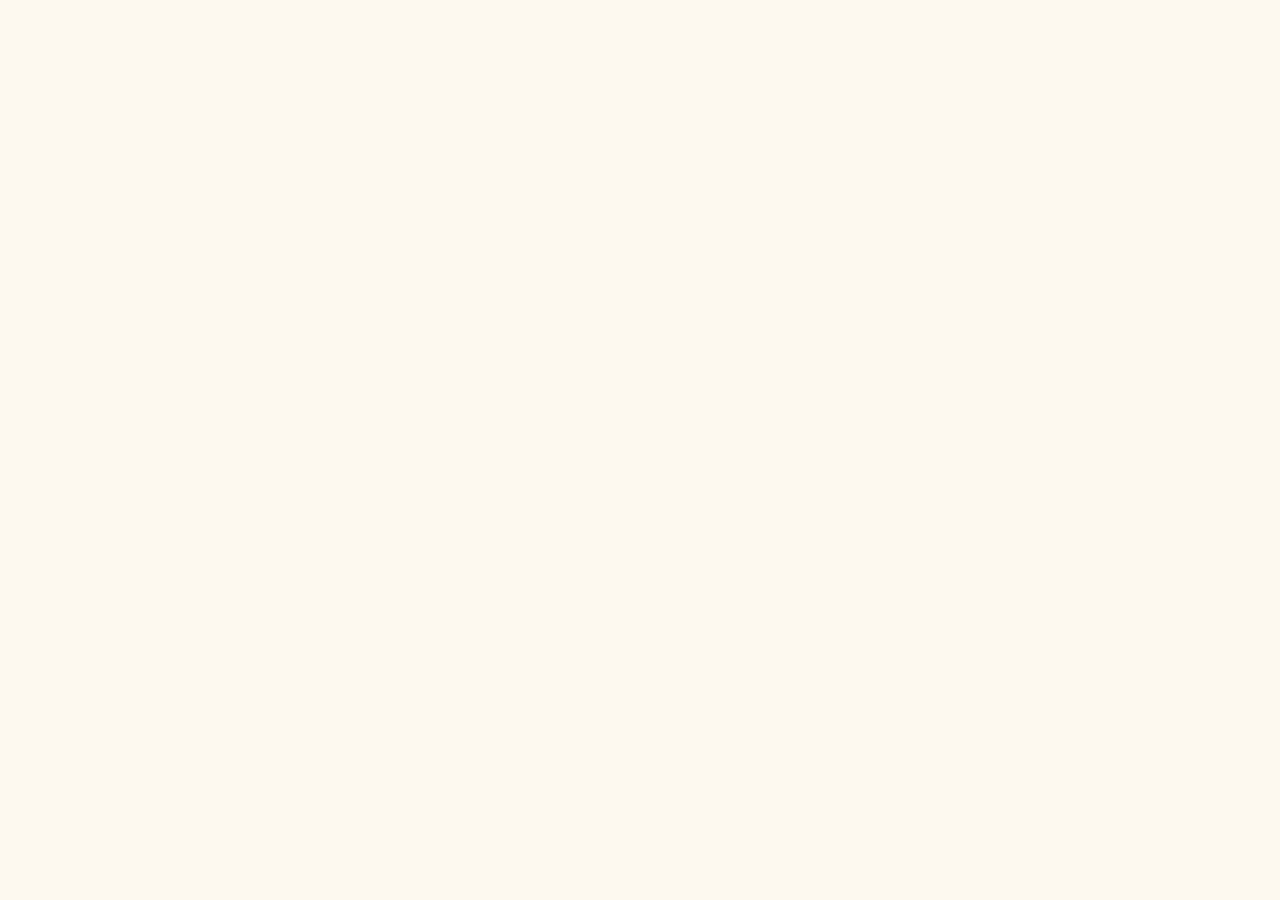
==== index.html @ db35ca47 "Set up project structure with fonts, color variables, SVG icons and menu data" ====
<!doctype html>
<html lang="de">
  <head>
    <meta charset="UTF-8" />
    <meta name="viewport" content="width=device-width, initial-scale=1.0" />
    <title>Bestell-App</title>

    <link rel="icon" type="image/png" href="./assets/img/logo-burger.svg" />
    <link rel="stylesheet" href="./style/fonts.css" />
    <link rel="stylesheet" href="./style/standard.css" />
    <link rel="stylesheet" href="./style.css" />
    <link rel="stylesheet" href="./style/basket.css" />
  </head>
  <body>
    <script src="./script/data.js"></script>
    <script src="./script/template.js"></script>
    <script src="script.js"></script>
  </body>
</html>
---- style/fonts.css ----
/* bricolage-grotesque-200 - latin */
@font-face {
  font-display: swap; /* Check https://developer.mozilla.org/en-US/docs/Web/CSS/@font-face/font-display for other options. */
  font-family: "Bricolage Grotesque";
  font-style: normal;
  font-weight: 200;
  src: url("../assets/fonts/bricolage-grotesque-v9-latin-200.woff2")
    format("woff2"); /* Chrome 36+, Opera 23+, Firefox 39+, Safari 12+, iOS 10+ */
}
/* bricolage-grotesque-300 - latin */
@font-face {
  font-display: swap; /* Check https://developer.mozilla.org/en-US/docs/Web/CSS/@font-face/font-display for other options. */
  font-family: "Bricolage Grotesque";
  font-style: normal;
  font-weight: 300;
  src: url("../assets/fonts/bricolage-grotesque-v9-latin-300.woff2")
    format("woff2"); /* Chrome 36+, Opera 23+, Firefox 39+, Safari 12+, iOS 10+ */
}
/* bricolage-grotesque-regular - latin */
@font-face {
  font-display: swap; /* Check https://developer.mozilla.org/en-US/docs/Web/CSS/@font-face/font-display for other options. */
  font-family: "Bricolage Grotesque";
  font-style: normal;
  font-weight: 400;
  src: url("../assets/fonts/bricolage-grotesque-v9-latin-regular.woff2")
    format("woff2"); /* Chrome 36+, Opera 23+, Firefox 39+, Safari 12+, iOS 10+ */
}
/* bricolage-grotesque-500 - latin */
@font-face {
  font-display: swap; /* Check https://developer.mozilla.org/en-US/docs/Web/CSS/@font-face/font-display for other options. */
  font-family: "Bricolage Grotesque";
  font-style: normal;
  font-weight: 500;
  src: url("../assets/fonts/bricolage-grotesque-v9-latin-500.woff2")
    format("woff2"); /* Chrome 36+, Opera 23+, Firefox 39+, Safari 12+, iOS 10+ */
}
/* bricolage-grotesque-600 - latin */
@font-face {
  font-display: swap; /* Check https://developer.mozilla.org/en-US/docs/Web/CSS/@font-face/font-display for other options. */
  font-family: "Bricolage Grotesque";
  font-style: normal;
  font-weight: 600;
  src: url("../assets/fonts/bricolage-grotesque-v9-latin-600.woff2")
    format("woff2"); /* Chrome 36+, Opera 23+, Firefox 39+, Safari 12+, iOS 10+ */
}
/* bricolage-grotesque-700 - latin */
@font-face {
  font-display: swap; /* Check https://developer.mozilla.org/en-US/docs/Web/CSS/@font-face/font-display for other options. */
  font-family: "Bricolage Grotesque";
  font-style: normal;
  font-weight: 700;
  src: url("../assets/fonts/bricolage-grotesque-v9-latin-700.woff2")
    format("woff2"); /* Chrome 36+, Opera 23+, Firefox 39+, Safari 12+, iOS 10+ */
}
/* bricolage-grotesque-800 - latin */
@font-face {
  font-display: swap; /* Check https://developer.mozilla.org/en-US/docs/Web/CSS/@font-face/font-display for other options. */
  font-family: "Bricolage Grotesque";
  font-style: normal;
  font-weight: 800;
  src: url("../assets/fonts/bricolage-grotesque-v9-latin-800.woff2")
    format("woff2"); /* Chrome 36+, Opera 23+, Firefox 39+, Safari 12+, iOS 10+ */
}
/* figtree-300 - latin */
@font-face {
  font-display: swap; /* Check https://developer.mozilla.org/en-US/docs/Web/CSS/@font-face/font-display for other options. */
  font-family: "Figtree";
  font-style: normal;
  font-weight: 300;
  src: url("../assets/fonts/figtree-v9-latin-300.woff2") format("woff2"); /* Chrome 36+, Opera 23+, Firefox 39+, Safari 12+, iOS 10+ */
}
/* figtree-300italic - latin */
@font-face {
  font-display: swap; /* Check https://developer.mozilla.org/en-US/docs/Web/CSS/@font-face/font-display for other options. */
  font-family: "Figtree";
  font-style: italic;
  font-weight: 300;
  src: url("../assets/fonts/figtree-v9-latin-300italic.woff2") format("woff2"); /* Chrome 36+, Opera 23+, Firefox 39+, Safari 12+, iOS 10+ */
}
/* figtree-regular - latin */
@font-face {
  font-display: swap; /* Check https://developer.mozilla.org/en-US/docs/Web/CSS/@font-face/font-display for other options. */
  font-family: "Figtree";
  font-style: normal;
  font-weight: 400;
  src: url("../assets/fonts/figtree-v9-latin-regular.woff2") format("woff2"); /* Chrome 36+, Opera 23+, Firefox 39+, Safari 12+, iOS 10+ */
}
/* figtree-italic - latin */
@font-face {
  font-display: swap; /* Check https://developer.mozilla.org/en-US/docs/Web/CSS/@font-face/font-display for other options. */
  font-family: "Figtree";
  font-style: italic;
  font-weight: 400;
  src: url("../assets/fonts/figtree-v9-latin-italic.woff2") format("woff2"); /* Chrome 36+, Opera 23+, Firefox 39+, Safari 12+, iOS 10+ */
}
/* figtree-500 - latin */
@font-face {
  font-display: swap; /* Check https://developer.mozilla.org/en-US/docs/Web/CSS/@font-face/font-display for other options. */
  font-family: "Figtree";
  font-style: normal;
  font-weight: 500;
  src: url("../assets/fonts/figtree-v9-latin-500.woff2") format("woff2"); /* Chrome 36+, Opera 23+, Firefox 39+, Safari 12+, iOS 10+ */
}
/* figtree-500italic - latin */
@font-face {
  font-display: swap; /* Check https://developer.mozilla.org/en-US/docs/Web/CSS/@font-face/font-display for other options. */
  font-family: "Figtree";
  font-style: italic;
  font-weight: 500;
  src: url("../assets/fonts/figtree-v9-latin-500italic.woff2") format("woff2"); /* Chrome 36+, Opera 23+, Firefox 39+, Safari 12+, iOS 10+ */
}
/* figtree-600 - latin */
@font-face {
  font-display: swap; /* Check https://developer.mozilla.org/en-US/docs/Web/CSS/@font-face/font-display for other options. */
  font-family: "Figtree";
  font-style: normal;
  font-weight: 600;
  src: url("../assets/fonts/figtree-v9-latin-600.woff2") format("woff2"); /* Chrome 36+, Opera 23+, Firefox 39+, Safari 12+, iOS 10+ */
}
/* figtree-600italic - latin */
@font-face {
  font-display: swap; /* Check https://developer.mozilla.org/en-US/docs/Web/CSS/@font-face/font-display for other options. */
  font-family: "Figtree";
  font-style: italic;
  font-weight: 600;
  src: url("../assets/fonts/figtree-v9-latin-600italic.woff2") format("woff2"); /* Chrome 36+, Opera 23+, Firefox 39+, Safari 12+, iOS 10+ */
}
/* figtree-700 - latin */
@font-face {
  font-display: swap; /* Check https://developer.mozilla.org/en-US/docs/Web/CSS/@font-face/font-display for other options. */
  font-family: "Figtree";
  font-style: normal;
  font-weight: 700;
  src: url("../assets/fonts/figtree-v9-latin-700.woff2") format("woff2"); /* Chrome 36+, Opera 23+, Firefox 39+, Safari 12+, iOS 10+ */
}
/* figtree-700italic - latin */
@font-face {
  font-display: swap; /* Check https://developer.mozilla.org/en-US/docs/Web/CSS/@font-face/font-display for other options. */
  font-family: "Figtree";
  font-style: italic;
  font-weight: 700;
  src: url("../assets/fonts/figtree-v9-latin-700italic.woff2") format("woff2"); /* Chrome 36+, Opera 23+, Firefox 39+, Safari 12+, iOS 10+ */
}
/* figtree-800 - latin */
@font-face {
  font-display: swap; /* Check https://developer.mozilla.org/en-US/docs/Web/CSS/@font-face/font-display for other options. */
  font-family: "Figtree";
  font-style: normal;
  font-weight: 800;
  src: url("../assets/fonts/figtree-v9-latin-800.woff2") format("woff2"); /* Chrome 36+, Opera 23+, Firefox 39+, Safari 12+, iOS 10+ */
}
/* figtree-800italic - latin */
@font-face {
  font-display: swap; /* Check https://developer.mozilla.org/en-US/docs/Web/CSS/@font-face/font-display for other options. */
  font-family: "Figtree";
  font-style: italic;
  font-weight: 800;
  src: url("../assets/fonts/figtree-v9-latin-800italic.woff2") format("woff2"); /* Chrome 36+, Opera 23+, Firefox 39+, Safari 12+, iOS 10+ */
}
/* figtree-900 - latin */
@font-face {
  font-display: swap; /* Check https://developer.mozilla.org/en-US/docs/Web/CSS/@font-face/font-display for other options. */
  font-family: "Figtree";
  font-style: normal;
  font-weight: 900;
  src: url("../assets/fonts/figtree-v9-latin-900.woff2") format("woff2"); /* Chrome 36+, Opera 23+, Firefox 39+, Safari 12+, iOS 10+ */
}
/* figtree-900italic - latin */
@font-face {
  font-display: swap; /* Check https://developer.mozilla.org/en-US/docs/Web/CSS/@font-face/font-display for other options. */
  font-family: "Figtree";
  font-style: italic;
  font-weight: 900;
  src: url("../assets/fonts/figtree-v9-latin-900italic.woff2") format("woff2"); /* Chrome 36+, Opera 23+, Firefox 39+, Safari 12+, iOS 10+ */
}
---- style/standard.css ----
* {
  box-sizing: border-box;
  margin: 0;
  padding: 0;
  scroll-behavior: smooth;
}

body {
  background-color: var(--color-background);
  color: var(--color-text);
  font-family: var(--font-body);
}

h1,
h2,
h3,
h4,
h5,
h6 {
  font-family: var(--font-heading);
}

a {
  text-decoration: none;
  color: inherit;
}

ul,
li {
  list-style: none;
}

img {
  display: block;
  max-width: 100%;
}

button {
  font-family: var(--font-body);
  cursor: pointer;
}

:root {
  /* Marke */
  --color-primary: #c9a227; /* Senfgelb, Kategorie-Balken und Header */
  --color-primary-dark: #9c7b18; /* dunklere Variante, für Hover */
  --color-primary-light: #e3c565; /* hellere Variante, für Ränder */

  /* Braun */
  --color-brown: #3a2d1c; /* Dunkelbraun, Konturen und Akzente */
  --color-dark: #241a10; /* sehr dunkel, Hintergrund vom Warenkorb */

  /* Flächen */
  --color-background: #fdf9ef; /* Seitenhintergrund, warmes Creme */
  --color-surface: #f6ebd4; /* Karten und Gerichte-Boxen */
  --color-border: #e3d7bc; /* dezente Trennlinien */

  /* Text */
  --color-text: #2e2418; /* normaler Fließtext */
  --color-text-muted: #7a6a54; /* Beschreibungen, Nebeninfos */
  --color-text-light: #fdf9ef; /* Text auf dunklem Hintergrund */

  /* Buttons */
  --color-button: #c9a227;
  --color-button-text: #241a10;
  --color-button-hover: #9c7b18;
  --color-button-hover-text: #fdf9ef;

  /* Status */
  --color-danger: #a33b2a; /* Löschen, Papierkorb */
  --color-success: #5c7a29; /* Bestätigung nach dem Bestellen */

  /* Schriftarten */
  --font-heading: "Bricolage Grotesque", sans-serif;
  --font-body: "Figtree", sans-serif;
}
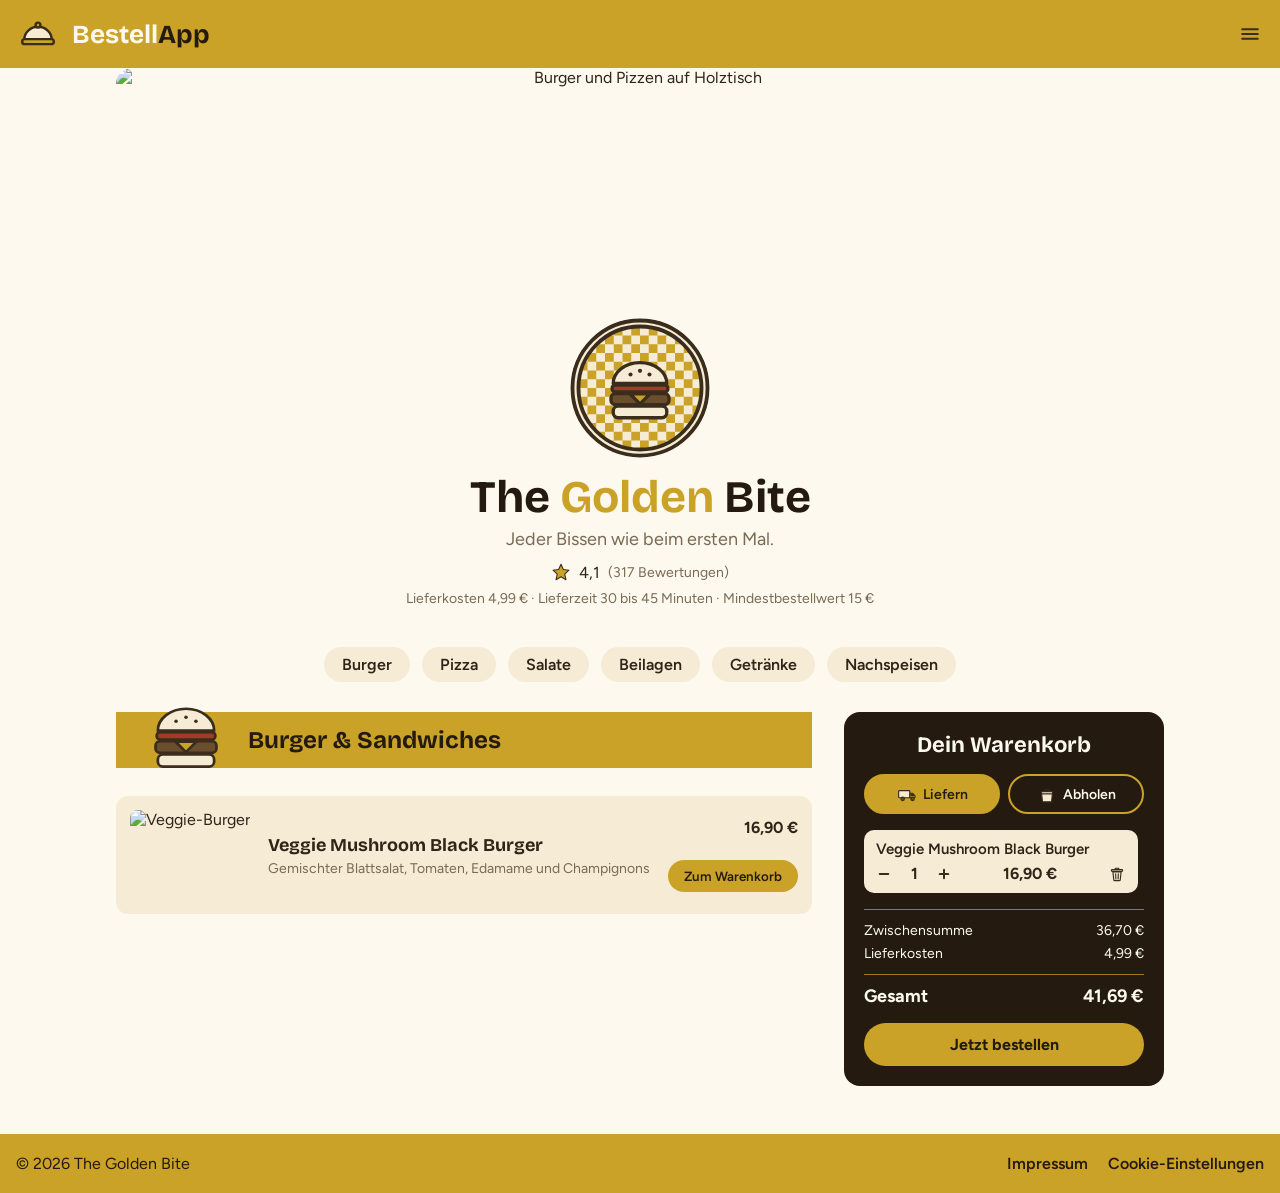
==== commit 8e55b092: "Build complete HTML structure and styling including responsive layout and subpages" ====
--- a/index.html
+++ b/index.html
@@ -5,13 +5,166 @@
     <meta name="viewport" content="width=device-width, initial-scale=1.0" />
     <title>Bestell-App</title>
 
-    <link rel="icon" type="image/png" href="./assets/img/logo-burger.svg" />
+    <link rel="icon" type="image/svg+xml" href="./assets/img/logo-burger.svg" />
     <link rel="stylesheet" href="./style/fonts.css" />
     <link rel="stylesheet" href="./style/standard.css" />
     <link rel="stylesheet" href="./style.css" />
     <link rel="stylesheet" href="./style/basket.css" />
   </head>
   <body>
+    <header class="site-header">
+      <div class="container">
+        <img
+          class="header-logo"
+          src="./assets/icons/cloche.svg"
+          alt="Header-Logo"
+        />
+        <p class="tag-line"><span class="accent">Bestell</span>App</p>
+        <img class="header-menu" src="./assets/icons/menu.svg" alt="Menu" />
+      </div>
+    </header>
+
+    <main class="container">
+      <div class="hero-section">
+        <img
+          src="./assets/img/hero-img.jpg"
+          alt="Burger und Pizzen auf Holztisch"
+          class="hero-img"
+        />
+        <img
+          src="./assets/img/logo-burger.svg"
+          alt="Hero-Logo"
+          class="hero-logo"
+        />
+        <h1 class="hero-headline">
+          The <span class="hero-span">Golden </span>Bite
+        </h1>
+        <p class="hero-tagline">Jeder Bissen wie beim ersten Mal.</p>
+        <div class="hero-rating">
+          <img src="./assets/icons/star.svg" alt="" />
+          <span class="rating-value">4,1</span>
+          <span class="rating-count">(317 Bewertungen)</span>
+        </div>
+        <p class="hero-delivery">
+          Lieferkosten 4,99 € &middot; Lieferzeit 30 bis 45 Minuten &middot;
+          Mindestbestellwert 15 €
+        </p>
+      </div>
+      <nav class="category-nav" id="category-nav">
+        <!-- JS rendert die Links-->
+        <a href="#burger">Burger</a>
+        <a href="#pizza">Pizza</a>
+        <a href="#salate">Salate</a>
+        <a href="#beilagen">Beilagen</a>
+        <a href="#getraenke">Getränke</a>
+        <a href="#nachspeisen">Nachspeisen</a>
+      </nav>
+      <div class="content-wrapper">
+        <section class="menu" id="menu">
+          <!--JS rendert die Kategorien-->
+          <section class="category" id="burger">
+            <div class="category-bar">
+              <img src="./assets/icons/burger.svg" alt="" />
+              <h2>Burger & Sandwiches</h2>
+            </div>
+
+            <div class="dish-list">
+              <article class="dish">
+                <img
+                  src="./assets/img/veggie-burger.jpg"
+                  alt="Veggie-Burger"
+                  class="dish-img"
+                />
+                <div class="dish-info">
+                  <h3 class="dish-name">Veggie Mushroom Black Burger</h3>
+                  <p class="dish-description">
+                    Gemischter Blattsalat, Tomaten, Edamame und Champignons
+                  </p>
+                </div>
+                <span class="dish-price">16,90 €</span>
+                <button class="add-btn">Zum Warenkorb</button>
+              </article>
+            </div>
+          </section>
+        </section>
+        <aside class="basket-wrapper" id="basket-wrapper">
+          <button class="basket-close">
+            <img
+              src="./assets/icons/close.svg"
+              alt="Schließen"
+              class="basket-close"
+            />
+          </button>
+          <!--Warenkorb-->
+          <h2>Dein Warenkorb</h2>
+          <div class="delivery-toggle">
+            <button class="toggle-btn active" id="delivery-btn">
+              <img src="./assets/icons/delivery.svg" alt="" />
+              Liefern
+            </button>
+            <button class="toggle-btn" id="pickup-btn">
+              <img src="./assets/icons/pickup.svg" alt="" />
+              Abholen
+            </button>
+          </div>
+          <ul class="basket-list" id="basket-list">
+            <li class="basket-item">
+              <p class="basket-item-name">Veggie Mushroom Black Burger</p>
+              <div class="basket-item-row">
+                <div class="quantity">
+                  <button class="quantity-btn">
+                    <img src="./assets/icons/minus.svg" alt="Weniger" />
+                  </button>
+                  <span class="quantity-number">1</span>
+                  <button class="quantity-btn">
+                    <img src="./assets/icons/plus.svg" alt="Mehr" />
+                  </button>
+                </div>
+                <span class="basket-item-price">16,90 €</span>
+                <button class="basket-item-delete">
+                  <img src="./assets/icons/trash.svg" alt="Entfernen" />
+                </button>
+              </div>
+            </li>
+          </ul>
+          <div class="basket-summary">
+            <p>Zwischensumme <span id="subtotal">36,70 €</span></p>
+            <p>Lieferkosten <span id="delivery-fee">4,99 €</span></p>
+            <p>Gesamt <span id="total">41,69 €</span></p>
+          </div>
+          <button class="buy-btn">Jetzt bestellen</button>
+        </aside>
+      </div>
+    </main>
+
+    <div class="mobile-basket-bar">
+      <button class="mobile-basket-btn" id="mobile-basket-btn">
+        <img src="./assets/icons/cart.svg" alt="" />
+        <span class="basket-count" id="basket-count">3</span>
+        Warenkorb ansehen
+        <span id="mobile-basket-total">41,69 €</span>
+      </button>
+    </div>
+
+    <div class="confirmation" id="confirmation">
+      <button class="confirmation-close">
+        <img src="./assets/icons/close.svg" alt="Schließen" />
+      </button>
+      <img src="./assets/icons/delivery.svg" alt="" class="confirmation-icon" />
+      <h2>Bestellung bestätigt</h2>
+      <p>Das war eine Testbestellung, dein Essen ist nicht unterwegs.</p>
+    </div>
+
+    <footer class="site-footer">
+      <div class="container">
+        <p>&copy; 2026 The Golden Bite</p>
+        <nav class="footer-nav">
+          <a href="./html/impressum.html">Impressum</a>
+          <a href="./html/cookies.html">Cookie-Einstellungen</a>
+        </nav>
+      </div>
+    </footer>
+
     <script src="./script/data.js"></script>
     <script src="./script/template.js"></script>
     <script src="script.js"></script>
--- a/style/standard.css
+++ b/style/standard.css
@@ -9,6 +9,9 @@
   background-color: var(--color-background);
   color: var(--color-text);
   font-family: var(--font-body);
+  display: flex;
+  flex-direction: column;
+  min-height: 100vh;
 }
 
 h1,
--- a/style.css
+++ b/style.css
@@ -0,0 +1,522 @@
+html {
+  scrollbar-width: thin;
+  scrollbar-color: var(--color-primary) var(--color-dark);
+  overflow-x: clip;
+}
+
+html::-webkit-scrollbar {
+  width: 10px;
+}
+
+html::-webkit-scrollbar-track {
+  background: var(--color-background);
+}
+
+html::-webkit-scrollbar-thumb {
+  background-color: var(--color-primary);
+  border-radius: 999px;
+}
+
+main {
+  flex: 1;
+}
+
+.container {
+  max-width: 1440px;
+  margin: 0 auto;
+  padding: 0 16px;
+}
+
+.content-wrapper {
+  display: flex;
+  align-items: flex-start;
+  gap: 32px;
+}
+
+.menu {
+  flex: 1;
+}
+
+.basket-wrapper {
+  width: 320px;
+  flex-shrink: 0;
+  position: sticky;
+  top: 24px;
+}
+
+.site-header {
+  background-color: var(--color-primary);
+}
+
+.site-header .container {
+  display: flex;
+  align-items: center;
+  gap: 12px;
+  padding-top: 12px;
+  padding-bottom: 12px;
+}
+
+.header-logo {
+  height: 44px;
+  width: auto;
+}
+
+.tag-line {
+  font-family: var(--font-heading);
+  font-size: 26px;
+  font-weight: 700;
+  color: var(--color-dark);
+}
+
+.accent {
+  color: var(--color-text-light);
+}
+
+.header-menu {
+  height: 28px;
+  width: auto;
+  margin-left: auto;
+}
+
+.hero-section {
+  text-align: center;
+  margin-bottom: 32px;
+}
+
+.hero-img {
+  width: 100%;
+  height: 320px;
+  object-fit: cover;
+  border-radius: 16px;
+}
+
+.hero-logo {
+  width: 140px;
+  height: 140px;
+  margin: -70px auto 12px;
+  position: relative;
+  border-radius: 50%;
+}
+
+.hero-headline {
+  font-size: 45px;
+  color: var(--color-dark);
+}
+
+.hero-span {
+  color: var(--color-primary);
+}
+
+.hero-tagline {
+  font-size: 18px;
+  color: var(--color-text-muted);
+  margin-top: 4px;
+}
+
+.hero-rating {
+  display: flex;
+  align-items: center;
+  justify-content: center;
+  gap: 8px;
+  margin-top: 12px;
+}
+
+.hero-rating img {
+  width: 20px;
+  height: 20px;
+}
+
+.rating-count,
+.hero-delivery {
+  font-size: 14px;
+  color: var(--color-text-muted);
+}
+
+.hero-delivery {
+  margin-top: 8px;
+}
+
+.category-nav {
+  display: flex;
+  flex-wrap: wrap;
+  justify-content: center;
+  gap: 12px;
+  margin-top: 40px;
+  margin-bottom: 30px;
+}
+
+.category-nav a {
+  padding: 8px 18px;
+  border-radius: 999px;
+  background-color: var(--color-surface);
+  font-weight: 600;
+  transition: background-color 0.2s ease;
+}
+
+.category-nav a:hover {
+  background-color: var(--color-primary);
+}
+
+.category {
+  margin-bottom: 40px;
+}
+
+.category-bar {
+  position: relative;
+  display: flex;
+  align-items: center;
+  gap: 12px;
+  height: 56px;
+  background-color: var(--color-primary);
+  color: var(--color-dark);
+  padding: 0 20px;
+  margin-bottom: 28px;
+}
+
+.category-bar img {
+  width: 100px;
+  height: 100px;
+  flex-shrink: 0;
+}
+
+.category-bar h2 {
+  font-size: 24px;
+}
+
+.dish-list {
+  display: flex;
+  flex-direction: column;
+  gap: 16px;
+}
+
+.dish {
+  display: grid;
+  grid-template-columns: 120px 1fr auto;
+  gap: 6px 18px;
+  align-items: center;
+  background-color: var(--color-surface);
+  border-radius: 12px;
+  padding: 14px;
+}
+
+.dish-img {
+  grid-row: 1 / 3;
+  width: 120px;
+  height: 90px;
+  object-fit: cover;
+  border-radius: 8px;
+}
+
+.dish-info {
+  grid-column: 2;
+  grid-row: 1 / 3;
+}
+
+.dish-name {
+  font-size: 18px;
+}
+
+.dish-description {
+  font-size: 14px;
+  color: var(--color-text-muted);
+  margin-top: 4px;
+}
+
+.dish-price {
+  grid-column: 3;
+  grid-row: 1;
+  justify-self: end;
+  font-weight: 700;
+  white-space: nowrap;
+}
+
+.add-btn {
+  grid-column: 3;
+  grid-row: 2;
+  justify-self: end;
+  background-color: var(--color-button);
+  color: var(--color-button-text);
+  border: none;
+  border-radius: 999px;
+  padding: 8px 16px;
+  font-weight: 600;
+  transition: background-color 0.2s ease;
+}
+
+.add-btn:hover {
+  background-color: var(--color-button-hover);
+  color: var(--color-button-hover-text);
+}
+
+.quantity-btn,
+.basket-item-delete,
+.basket-close,
+.confirmation-close {
+  background: none;
+  border: none;
+  padding: 0;
+  cursor: pointer;
+}
+
+.basket-list,
+.basket-wrapper {
+  scrollbar-width: thin;
+  scrollbar-color: var(--color-primary) transparent;
+}
+
+.site-footer {
+  background-color: var(--color-primary);
+  color: var(--color-dark);
+  margin-top: 48px;
+  padding: 20px 0;
+}
+
+.site-footer .container {
+  display: flex;
+  align-items: center;
+  justify-content: space-between;
+  flex-wrap: wrap;
+  gap: 16px;
+}
+
+.footer-nav {
+  display: flex;
+  gap: 20px;
+}
+
+.footer-nav a {
+  font-weight: 600;
+}
+
+.footer-nav a:hover {
+  text-decoration: underline;
+}
+
+.confirmation {
+  position: fixed;
+  top: 50%;
+  left: 50%;
+  transform: translate(-50%, -50%);
+  z-index: 100;
+  background-color: var(--color-dark);
+  color: var(--color-text-light);
+  border-radius: 16px;
+  padding: 32px 40px;
+  text-align: center;
+  box-shadow: 0 20px 50px rgba(0, 0, 0, 0.35);
+  display: none;
+}
+
+.confirmation-close {
+  position: absolute;
+  top: 12px;
+  right: 12px;
+}
+
+.confirmation-close img {
+  width: 18px;
+  height: 18px;
+}
+
+.confirmation-icon {
+  width: 72px;
+  height: 72px;
+  margin: 0 auto 12px;
+}
+
+.confirmation h2 {
+  font-size: 24px;
+  margin-bottom: 6px;
+}
+
+.confirmation p {
+  font-size: 15px;
+  color: var(--color-text-muted);
+}
+
+.mobile-basket-bar {
+  position: fixed;
+  bottom: 0;
+  left: 0;
+  right: 0;
+  z-index: 50;
+  padding: 12px 16px;
+  background-color: var(--color-primary);
+  display: none;
+}
+
+.mobile-basket-btn {
+  width: 100%;
+  display: flex;
+  align-items: center;
+  justify-content: center;
+  gap: 10px;
+  padding: 12px;
+  border: none;
+  border-radius: 999px;
+  background-color: var(--color-dark);
+  color: var(--color-text-light);
+  font-size: 16px;
+  font-weight: 700;
+}
+
+.mobile-basket-btn img {
+  width: 22px;
+  height: 22px;
+  filter: brightness(0) invert(1);
+}
+
+.header-brand {
+  display: flex;
+  align-items: center;
+  gap: 12px;
+}
+
+.page-content {
+  max-width: 720px;
+  margin: 48px auto;
+}
+
+.page-content h1 {
+  font-size: 36px;
+  margin-bottom: 24px;
+}
+
+.page-content h2 {
+  font-size: 20px;
+  margin-top: 28px;
+  margin-bottom: 8px;
+  color: var(--color-primary-dark);
+}
+
+.page-content p {
+  line-height: 1.6;
+}
+
+.page-date {
+  margin-top: 32px;
+  font-size: 14px;
+  color: var(--color-text-muted);
+}
+
+.back-link {
+  display: inline-block;
+  margin-top: 24px;
+  padding: 10px 20px;
+  border-radius: 999px;
+  background-color: var(--color-primary);
+  color: var(--color-dark);
+  font-weight: 600;
+}
+
+.back-link:hover {
+  background-color: var(--color-primary-dark);
+  color: var(--color-text-light);
+}
+
+@media (max-width: 900px) {
+  .content-wrapper {
+    display: block;
+  }
+
+  .header-menu {
+    display: none;
+  }
+
+  .basket-wrapper {
+    position: fixed;
+    inset: 0;
+    width: auto;
+    border-radius: 0;
+    overflow-y: auto;
+    z-index: 200;
+    display: none;
+  }
+
+  .basket-wrapper.open {
+    display: block;
+  }
+
+  .basket-close {
+    display: block;
+    position: absolute;
+    top: 16px;
+    right: 16px;
+  }
+
+  .basket-list {
+    max-height: none;
+  }
+
+  .mobile-basket-bar {
+    display: block;
+  }
+
+  body {
+    padding-bottom: 84px;
+  }
+}
+
+@media (max-width: 600px) {
+  .dish {
+    grid-template-columns: 1fr auto;
+  }
+
+  .dish-img {
+    grid-column: 1 / 3;
+    grid-row: 1;
+    width: 100%;
+    height: 160px;
+  }
+
+  .dish-info {
+    grid-column: 1 / 3;
+    grid-row: 2;
+  }
+
+  .dish-price {
+    grid-column: 1;
+    grid-row: 3;
+    justify-self: start;
+  }
+
+  .add-btn {
+    grid-column: 2;
+    grid-row: 3;
+  }
+
+  .hero-img {
+    height: 200px;
+  }
+
+  .hero-logo {
+    width: 100px;
+    height: 100px;
+    margin-top: -50px;
+  }
+
+  .hero-headline {
+    font-size: 32px;
+  }
+
+  .category-bar h2 {
+    font-size: 20px;
+  }
+
+  .category-bar img {
+    width: 56px;
+    height: 56px;
+  }
+}
+
+@media (max-width: 480px) {
+  .site-footer .container {
+    justify-content: center;
+  }
+}
+
+@media (max-width: 355px) {
+  .category-bar h2 {
+    font-size: 16px;
+  }
+}
--- a/style/basket.css
+++ b/style/basket.css
@@ -0,0 +1,157 @@
+.basket-wrapper {
+  background-color: var(--color-dark);
+  color: var(--color-text-light);
+  border-radius: 16px;
+  padding: 20px;
+}
+
+.basket-wrapper h2 {
+  font-size: 22px;
+  text-align: center;
+  margin-bottom: 16px;
+}
+
+.basket-close {
+  display: none;
+}
+
+.delivery-toggle {
+  display: flex;
+  gap: 8px;
+  margin-bottom: 16px;
+}
+
+.toggle-btn {
+  flex: 1;
+  display: flex;
+  align-items: center;
+  justify-content: center;
+  gap: 6px;
+  padding: 8px;
+  border: 2px solid var(--color-primary);
+  border-radius: 999px;
+  background: none;
+  color: var(--color-text-light);
+  font-size: 14px;
+  font-weight: 600;
+}
+
+.toggle-btn img {
+  width: 20px;
+  height: 20px;
+}
+
+.toggle-btn.active {
+  background-color: var(--color-primary);
+  color: var(--color-dark);
+}
+
+.basket-list {
+  display: flex;
+  flex-direction: column;
+  gap: 10px;
+  max-height: 320px;
+  overflow-y: auto;
+  padding-right: 6px;
+}
+
+.basket-item {
+  background-color: var(--color-surface);
+  color: var(--color-text);
+  border-radius: 10px;
+  padding: 10px 12px;
+}
+
+.basket-item-name {
+  font-size: 15px;
+  font-weight: 600;
+  margin-bottom: 6px;
+}
+
+.basket-item-row {
+  display: flex;
+  align-items: center;
+  justify-content: space-between;
+  gap: 12px;
+}
+
+.quantity {
+  display: flex;
+  align-items: center;
+  gap: 10px;
+}
+
+.quantity-btn img {
+  width: 16px;
+  height: 16px;
+}
+
+.quantity-number {
+  font-weight: 700;
+  min-width: 24px;
+  text-align: center;
+}
+
+.basket-item-price {
+  font-weight: 700;
+  white-space: nowrap;
+}
+
+.basket-item-delete img {
+  width: 18px;
+  height: 18px;
+}
+
+.basket-summary {
+  display: flex;
+  flex-direction: column;
+  gap: 6px;
+  margin-top: 16px;
+  padding-top: 12px;
+  border-top: 1px solid var(--color-primary-dark);
+}
+
+.basket-summary p {
+  display: flex;
+  justify-content: space-between;
+  font-size: 14px;
+}
+
+.basket-summary p:last-child {
+  font-size: 18px;
+  font-weight: 700;
+  margin-top: 6px;
+  padding-top: 10px;
+  border-top: 1px solid var(--color-primary-dark);
+}
+
+.buy-btn {
+  width: 100%;
+  margin-top: 16px;
+  padding: 12px;
+  border: none;
+  border-radius: 999px;
+  background-color: var(--color-primary);
+  color: var(--color-dark);
+  font-size: 16px;
+  font-weight: 700;
+  transition: background-color 0.2s ease;
+}
+
+.buy-btn:hover {
+  background-color: var(--color-primary-light);
+}
+
+.basket-count {
+  display: inline-flex;
+  align-items: center;
+  justify-content: center;
+  min-width: 22px;
+  height: 22px;
+  padding: 0 6px;
+  border-radius: 999px;
+  background-color: var(--color-primary);
+  color: var(--color-dark);
+  font-size: 13px;
+  font-weight: 700;
+}
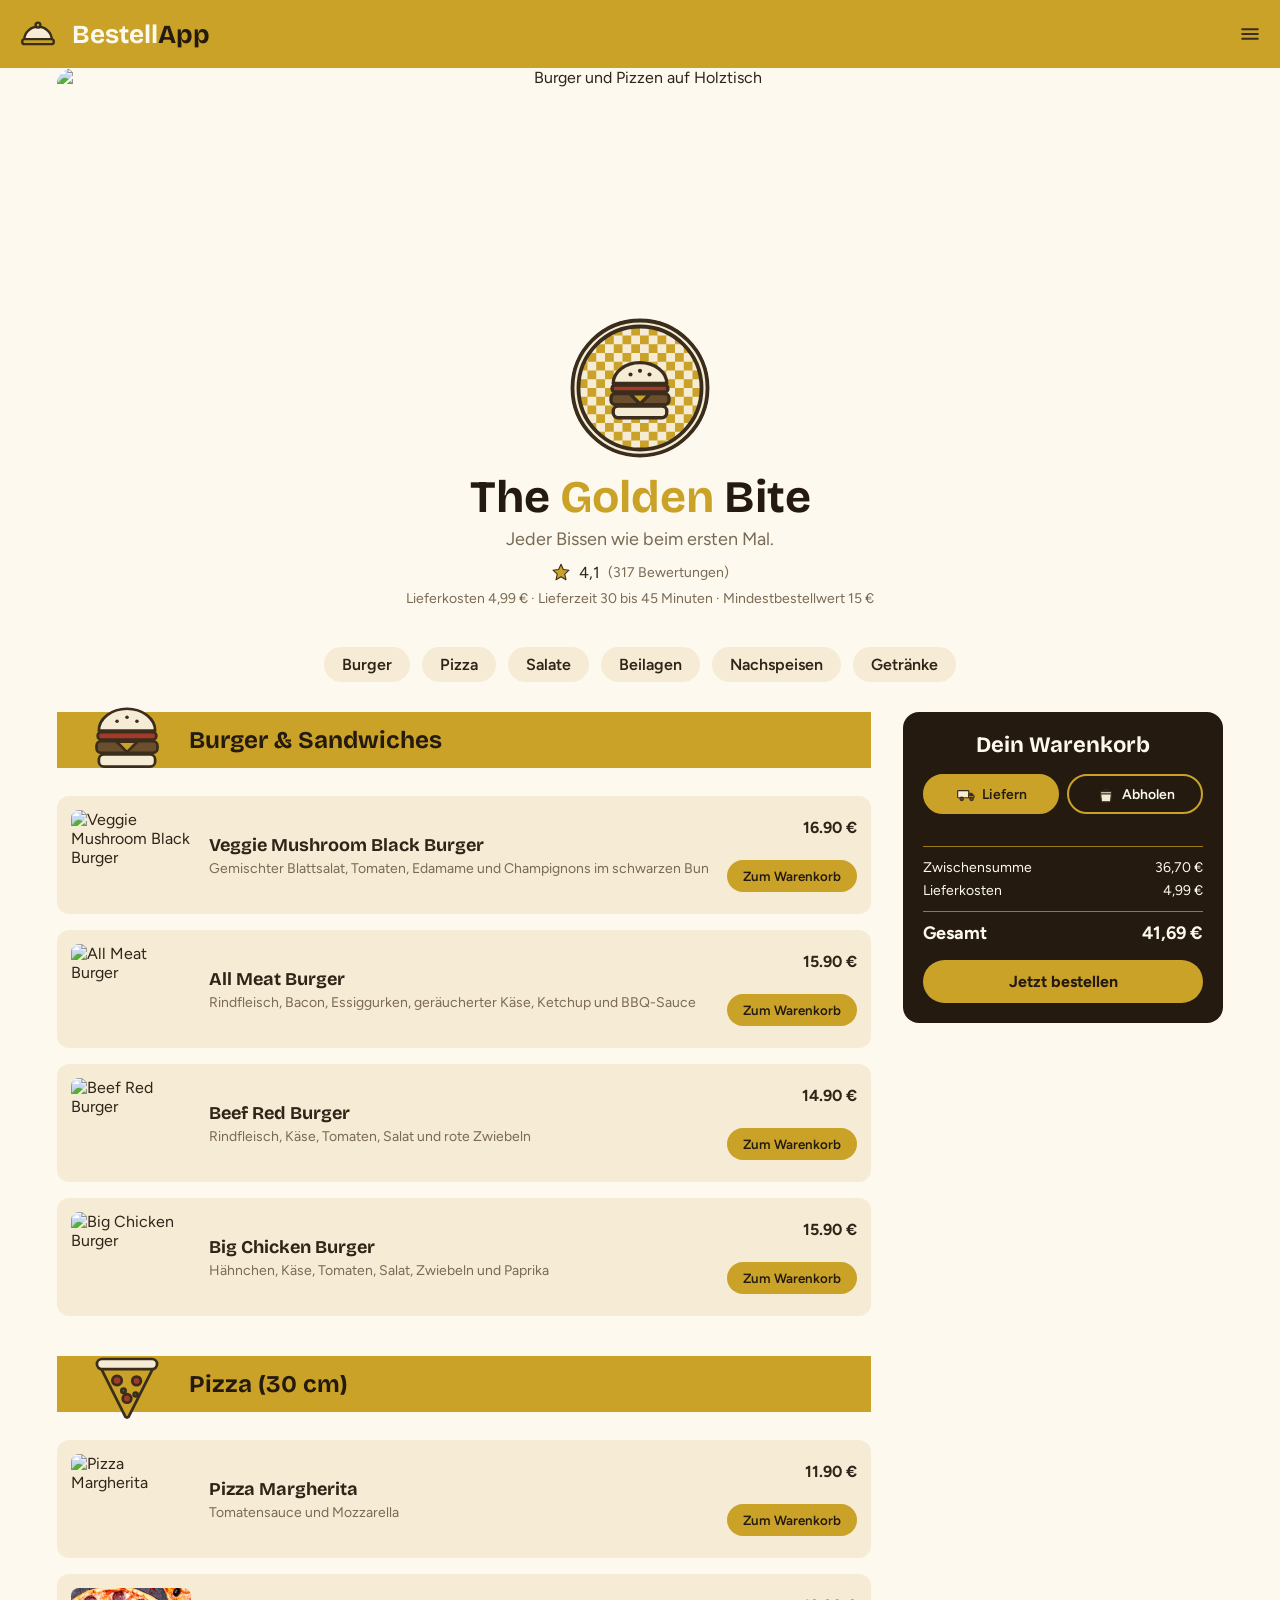
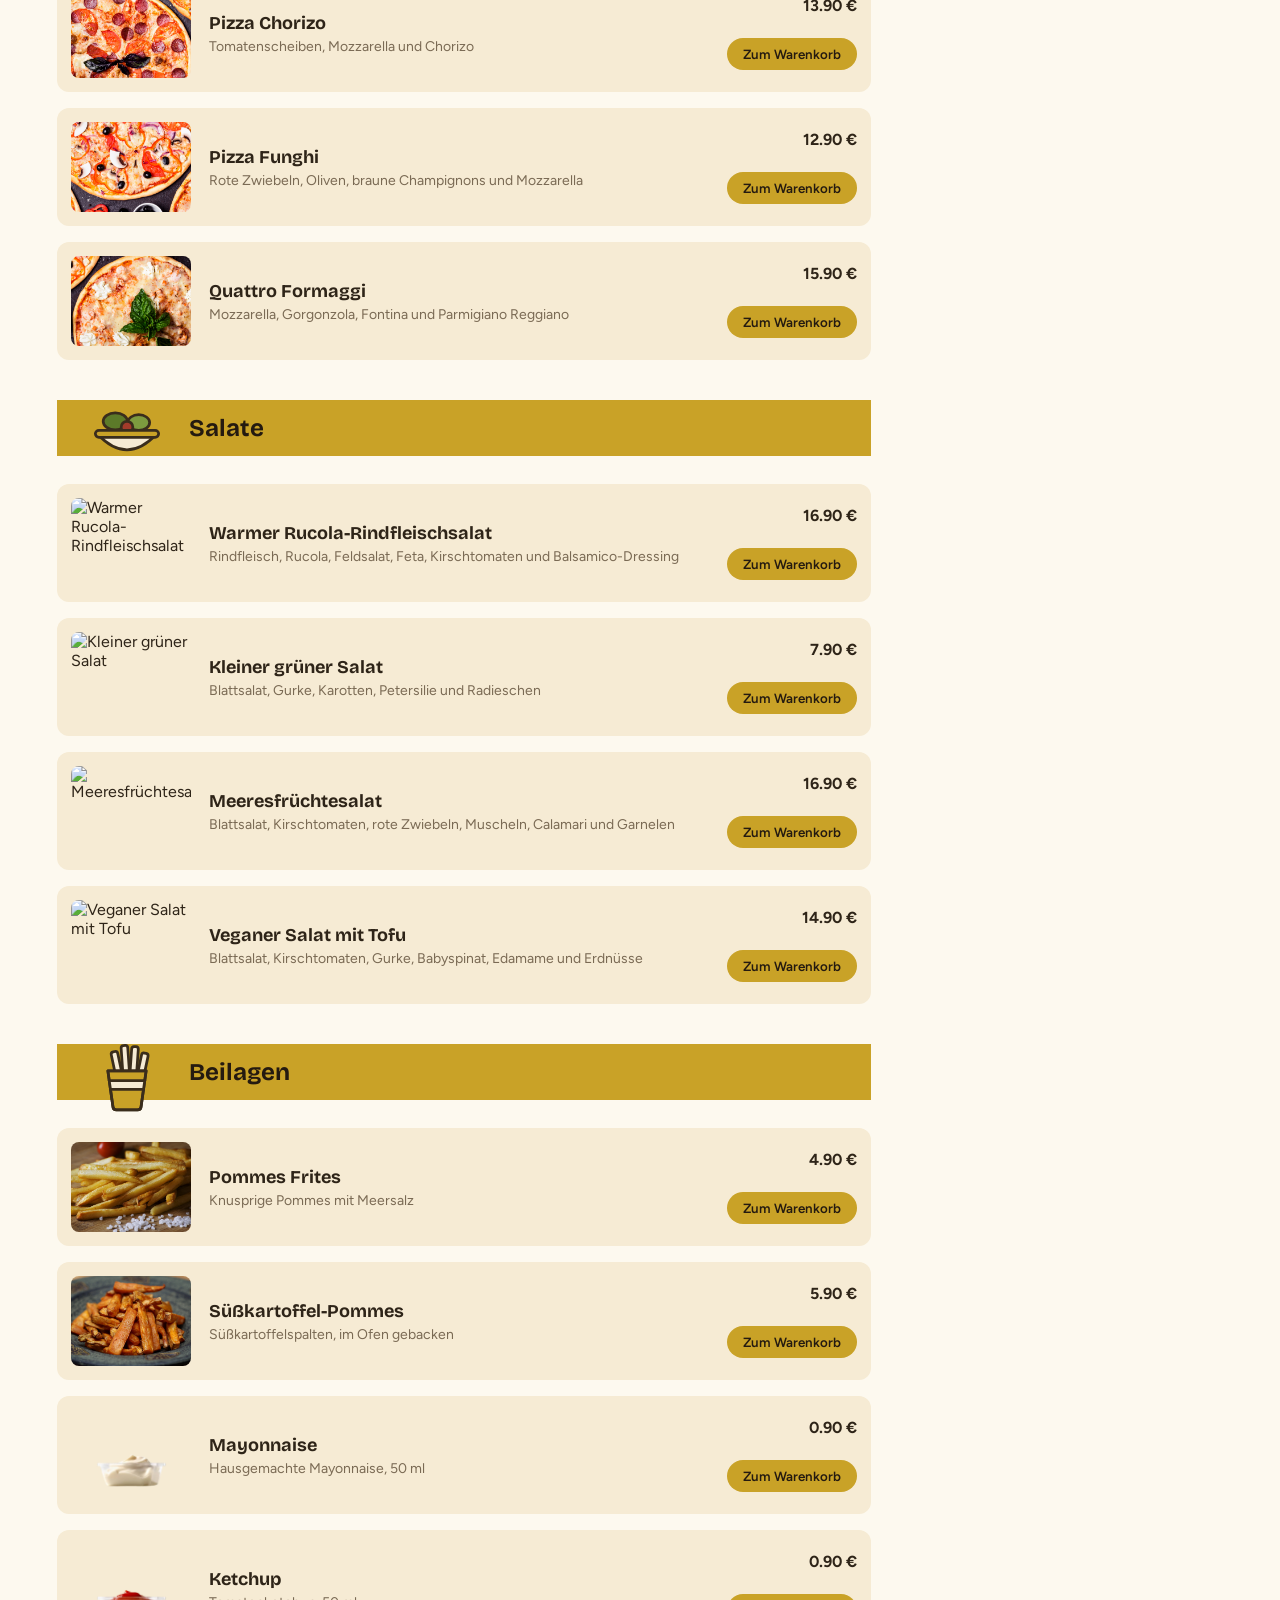
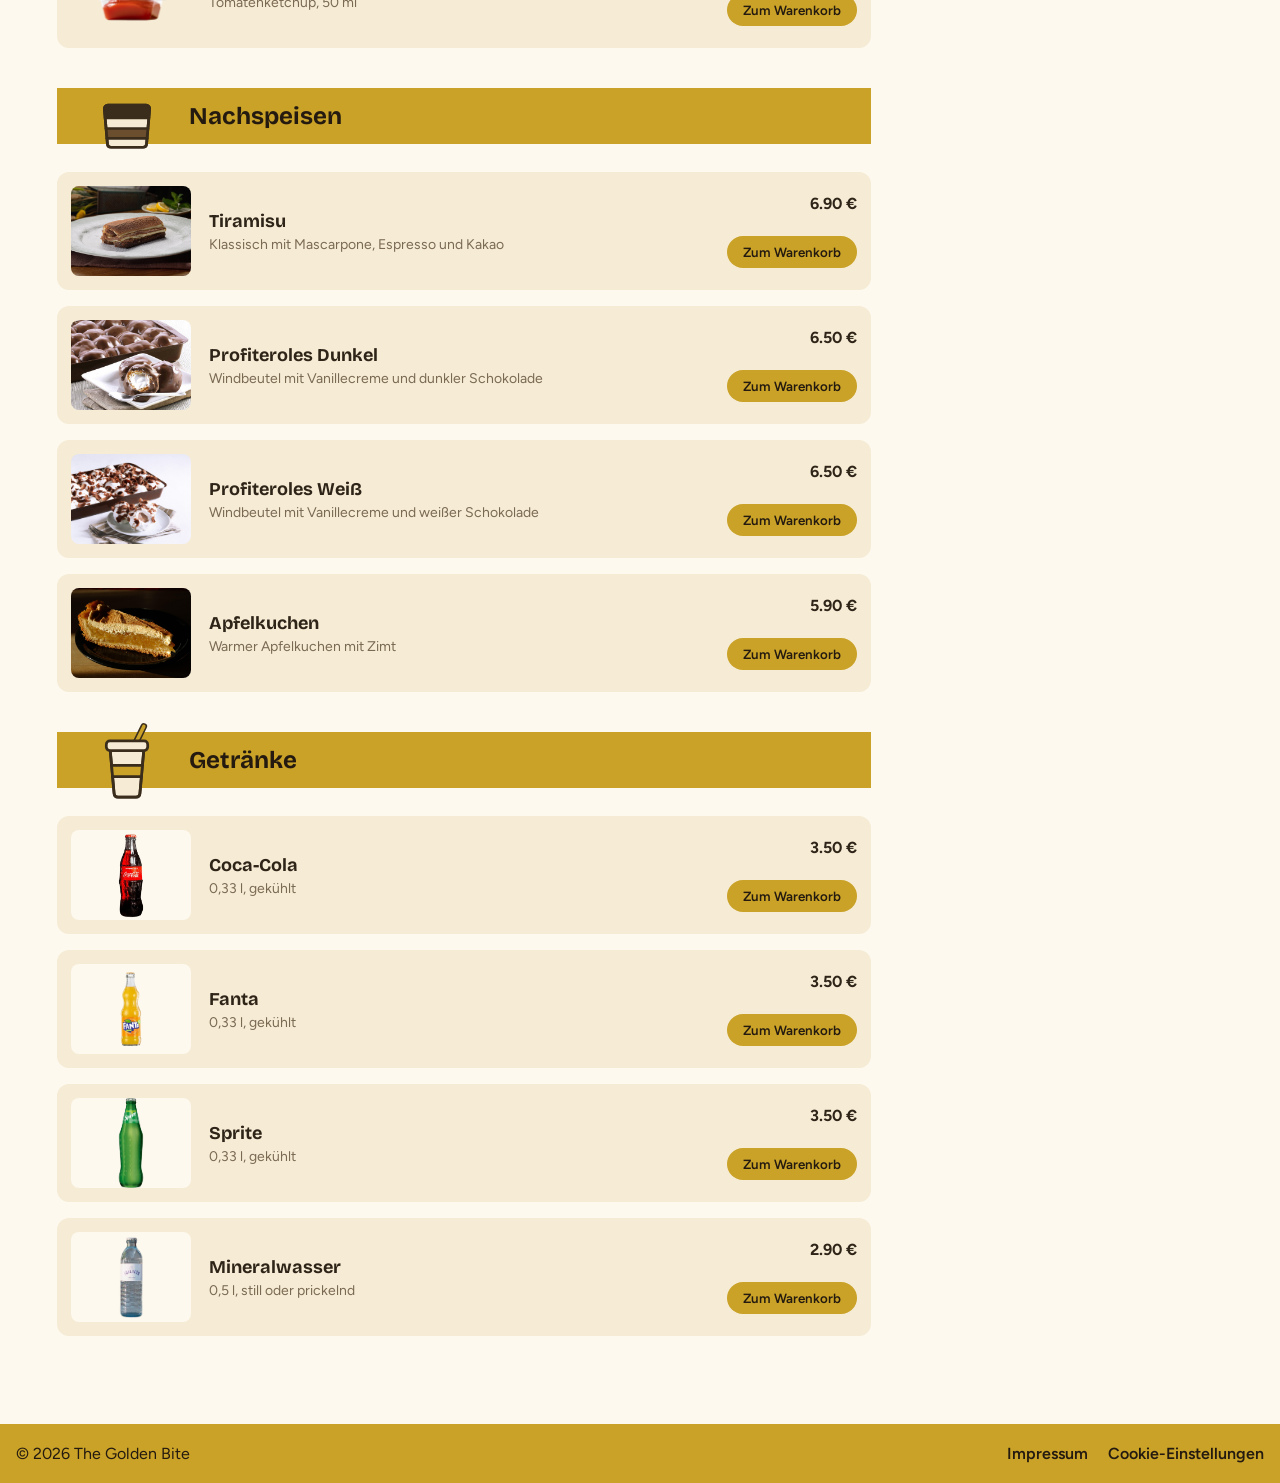
==== commit 4c024b7b: "Render menu and category nav dynamically from data, add basket item lookup and add-to-basket logic" ====
--- a/index.html
+++ b/index.html
@@ -11,7 +11,7 @@
     <link rel="stylesheet" href="./style.css" />
     <link rel="stylesheet" href="./style/basket.css" />
   </head>
-  <body>
+  <body onload="init()">
     <header class="site-header">
       <div class="container">
         <img
@@ -50,43 +50,9 @@
           Mindestbestellwert 15 €
         </p>
       </div>
-      <nav class="category-nav" id="category-nav">
-        <!-- JS rendert die Links-->
-        <a href="#burger">Burger</a>
-        <a href="#pizza">Pizza</a>
-        <a href="#salate">Salate</a>
-        <a href="#beilagen">Beilagen</a>
-        <a href="#getraenke">Getränke</a>
-        <a href="#nachspeisen">Nachspeisen</a>
-      </nav>
+      <nav class="category-nav" id="category-nav"></nav>
       <div class="content-wrapper">
-        <section class="menu" id="menu">
-          <!--JS rendert die Kategorien-->
-          <section class="category" id="burger">
-            <div class="category-bar">
-              <img src="./assets/icons/burger.svg" alt="" />
-              <h2>Burger & Sandwiches</h2>
-            </div>
-
-            <div class="dish-list">
-              <article class="dish">
-                <img
-                  src="./assets/img/veggie-burger.jpg"
-                  alt="Veggie-Burger"
-                  class="dish-img"
-                />
-                <div class="dish-info">
-                  <h3 class="dish-name">Veggie Mushroom Black Burger</h3>
-                  <p class="dish-description">
-                    Gemischter Blattsalat, Tomaten, Edamame und Champignons
-                  </p>
-                </div>
-                <span class="dish-price">16,90 €</span>
-                <button class="add-btn">Zum Warenkorb</button>
-              </article>
-            </div>
-          </section>
-        </section>
+        <section class="menu" id="menu"></section>
         <aside class="basket-wrapper" id="basket-wrapper">
           <button class="basket-close">
             <img
@@ -107,26 +73,7 @@
               Abholen
             </button>
           </div>
-          <ul class="basket-list" id="basket-list">
-            <li class="basket-item">
-              <p class="basket-item-name">Veggie Mushroom Black Burger</p>
-              <div class="basket-item-row">
-                <div class="quantity">
-                  <button class="quantity-btn">
-                    <img src="./assets/icons/minus.svg" alt="Weniger" />
-                  </button>
-                  <span class="quantity-number">1</span>
-                  <button class="quantity-btn">
-                    <img src="./assets/icons/plus.svg" alt="Mehr" />
-                  </button>
-                </div>
-                <span class="basket-item-price">16,90 €</span>
-                <button class="basket-item-delete">
-                  <img src="./assets/icons/trash.svg" alt="Entfernen" />
-                </button>
-              </div>
-            </li>
-          </ul>
+          <ul class="basket-list" id="basket-list"></ul>
           <div class="basket-summary">
             <p>Zwischensumme <span id="subtotal">36,70 €</span></p>
             <p>Lieferkosten <span id="delivery-fee">4,99 €</span></p>
--- a/style.css
+++ b/style.css
@@ -197,6 +197,14 @@
   background-color: var(--color-surface);
   border-radius: 12px;
   padding: 14px;
+  transition:
+    transform 0.2s ease,
+    box-shadow 0.2s ease;
+}
+
+.dish:hover {
+  transform: translateY(-3px);
+  box-shadow: 0 10px 20px rgba(58, 45, 28, 0.15);
 }
 
 .dish-img {
@@ -205,6 +213,11 @@
   height: 90px;
   object-fit: cover;
   border-radius: 8px;
+}
+
+#getraenke .dish-img {
+  object-fit: contain;
+  background-color: var(--color-background);
 }
 
 .dish-info {
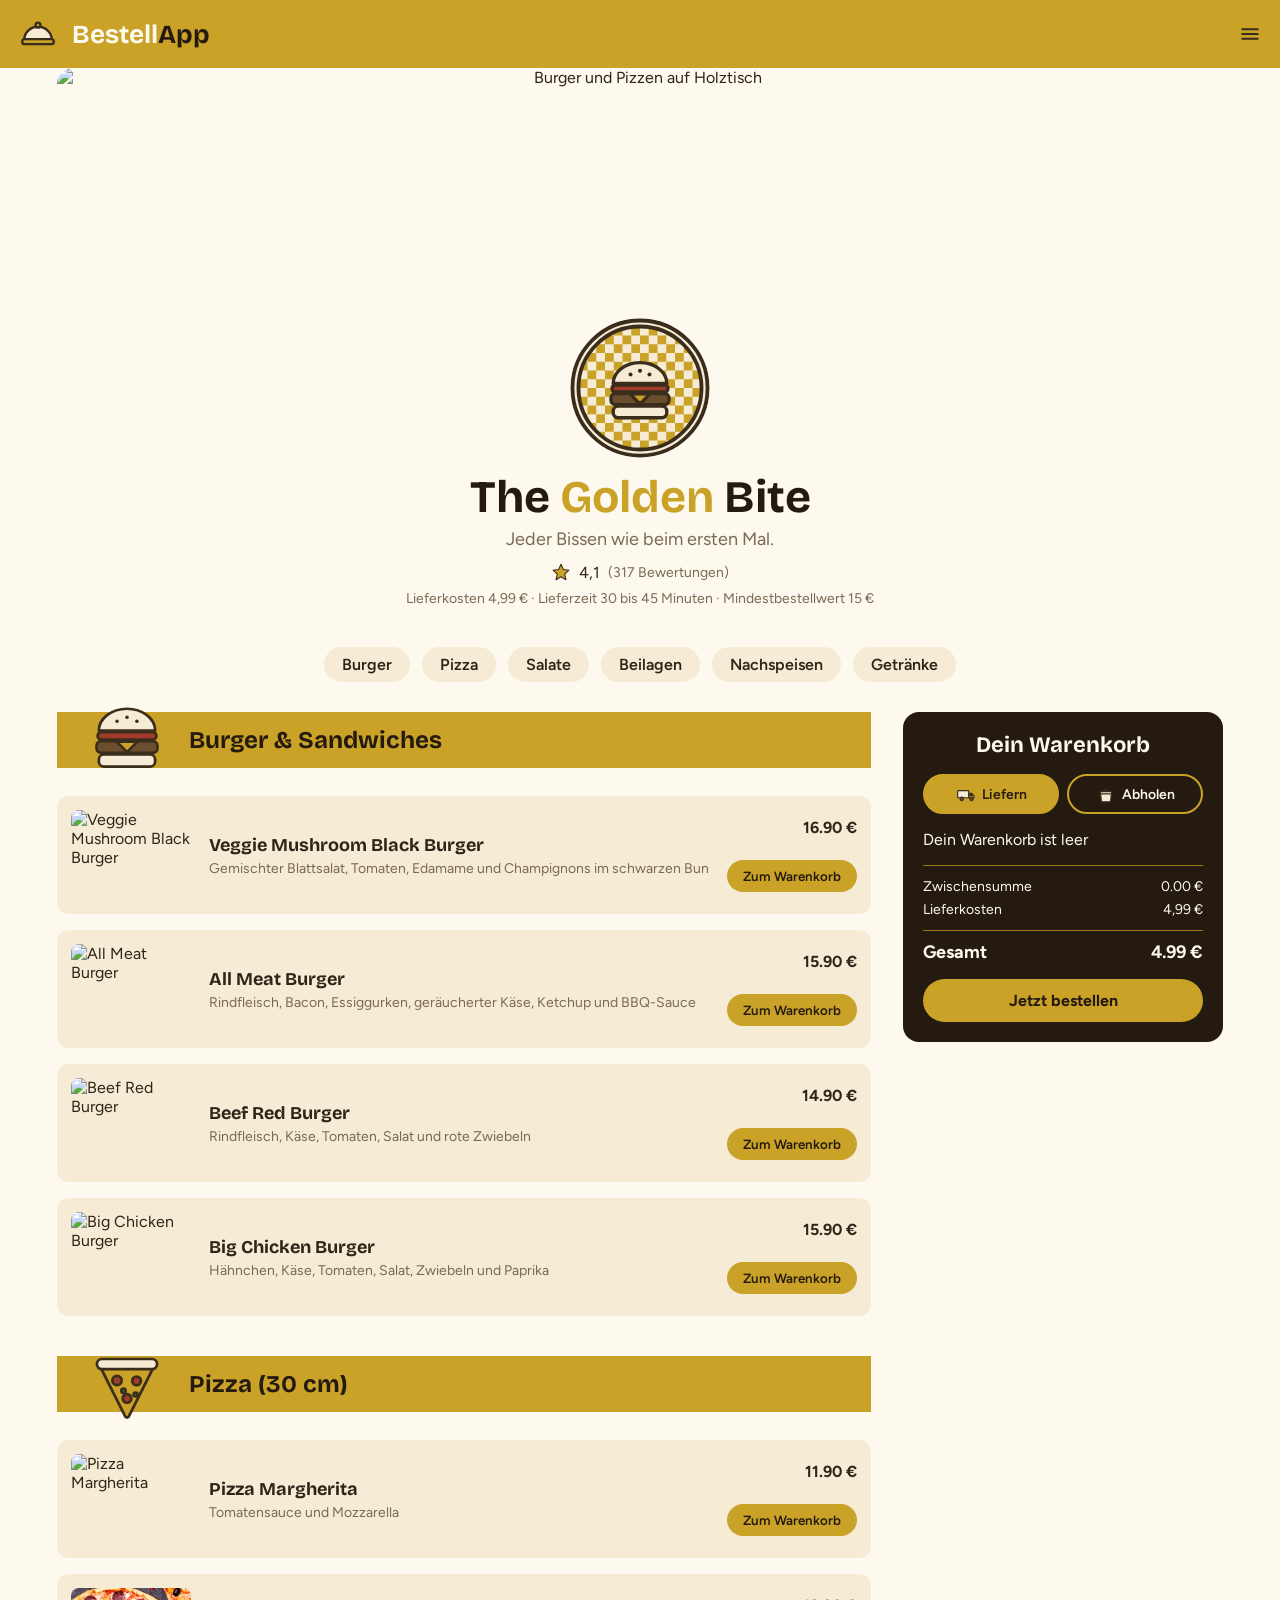
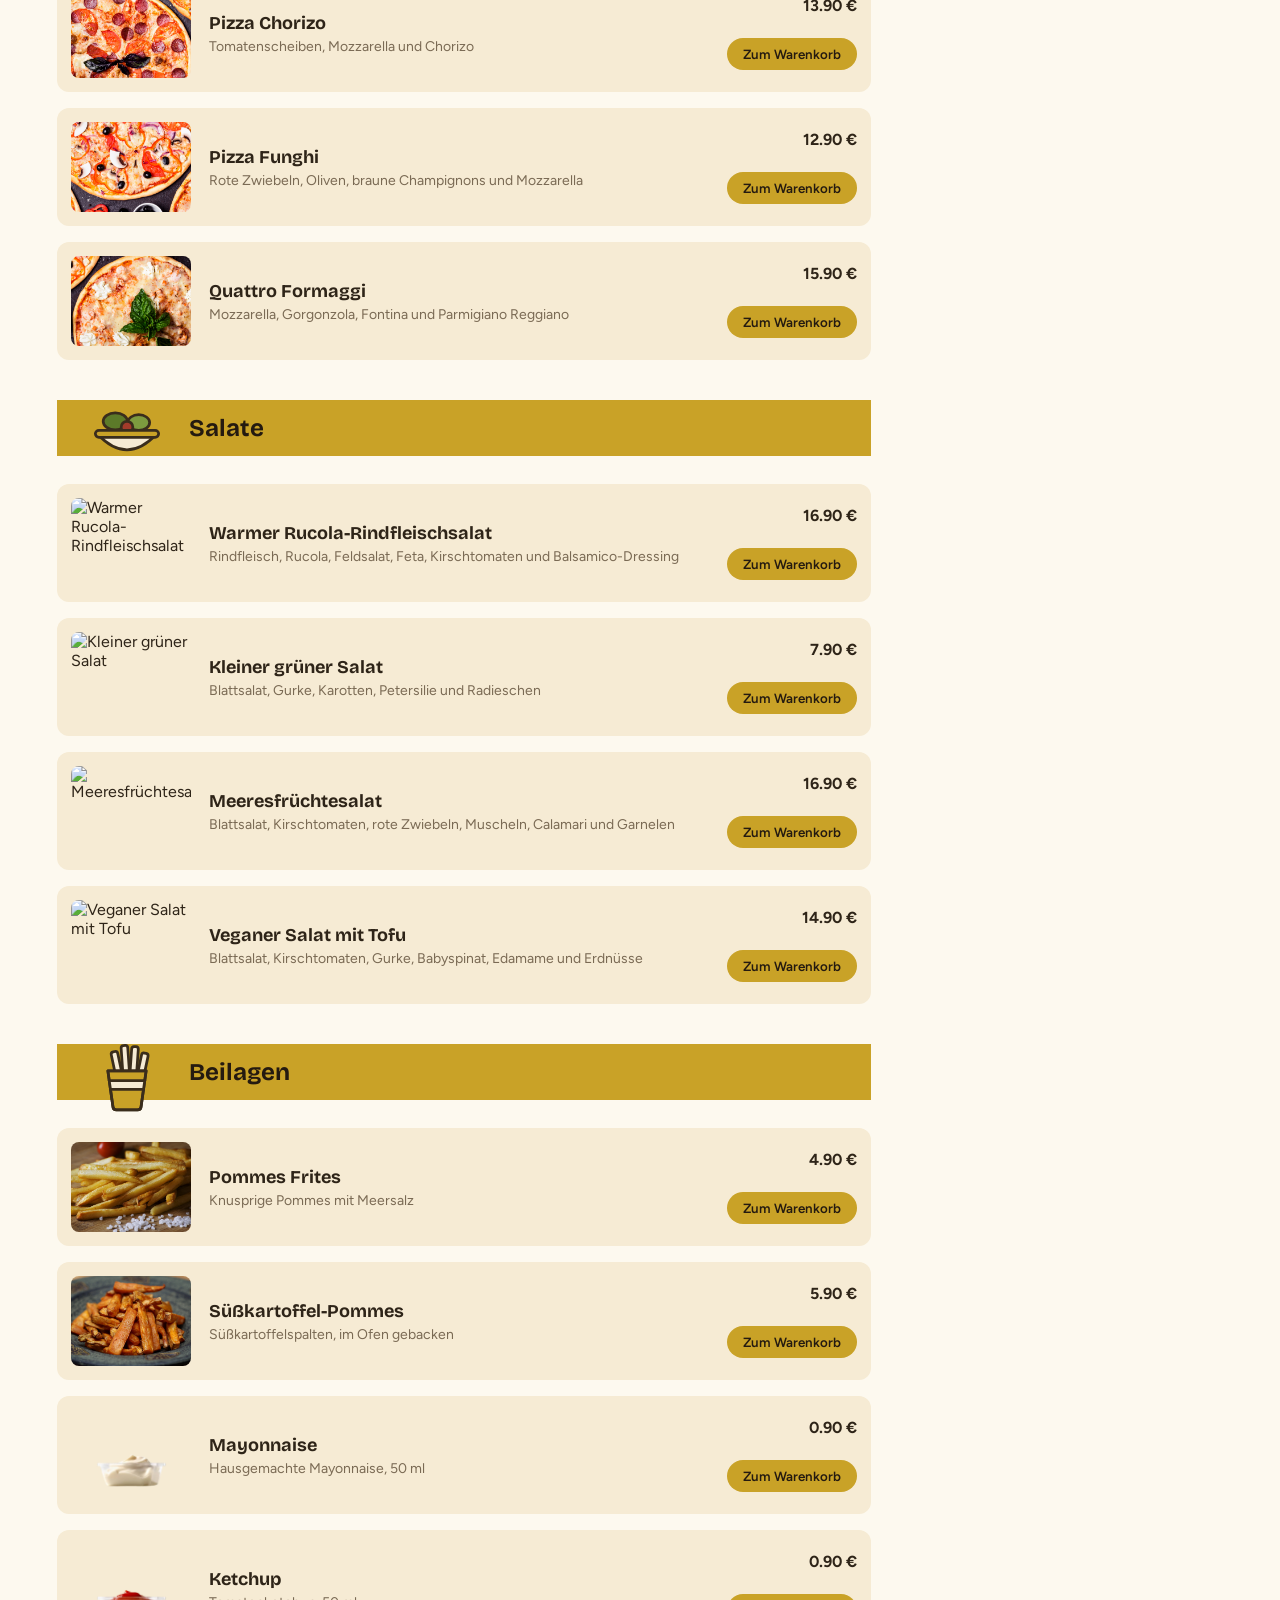
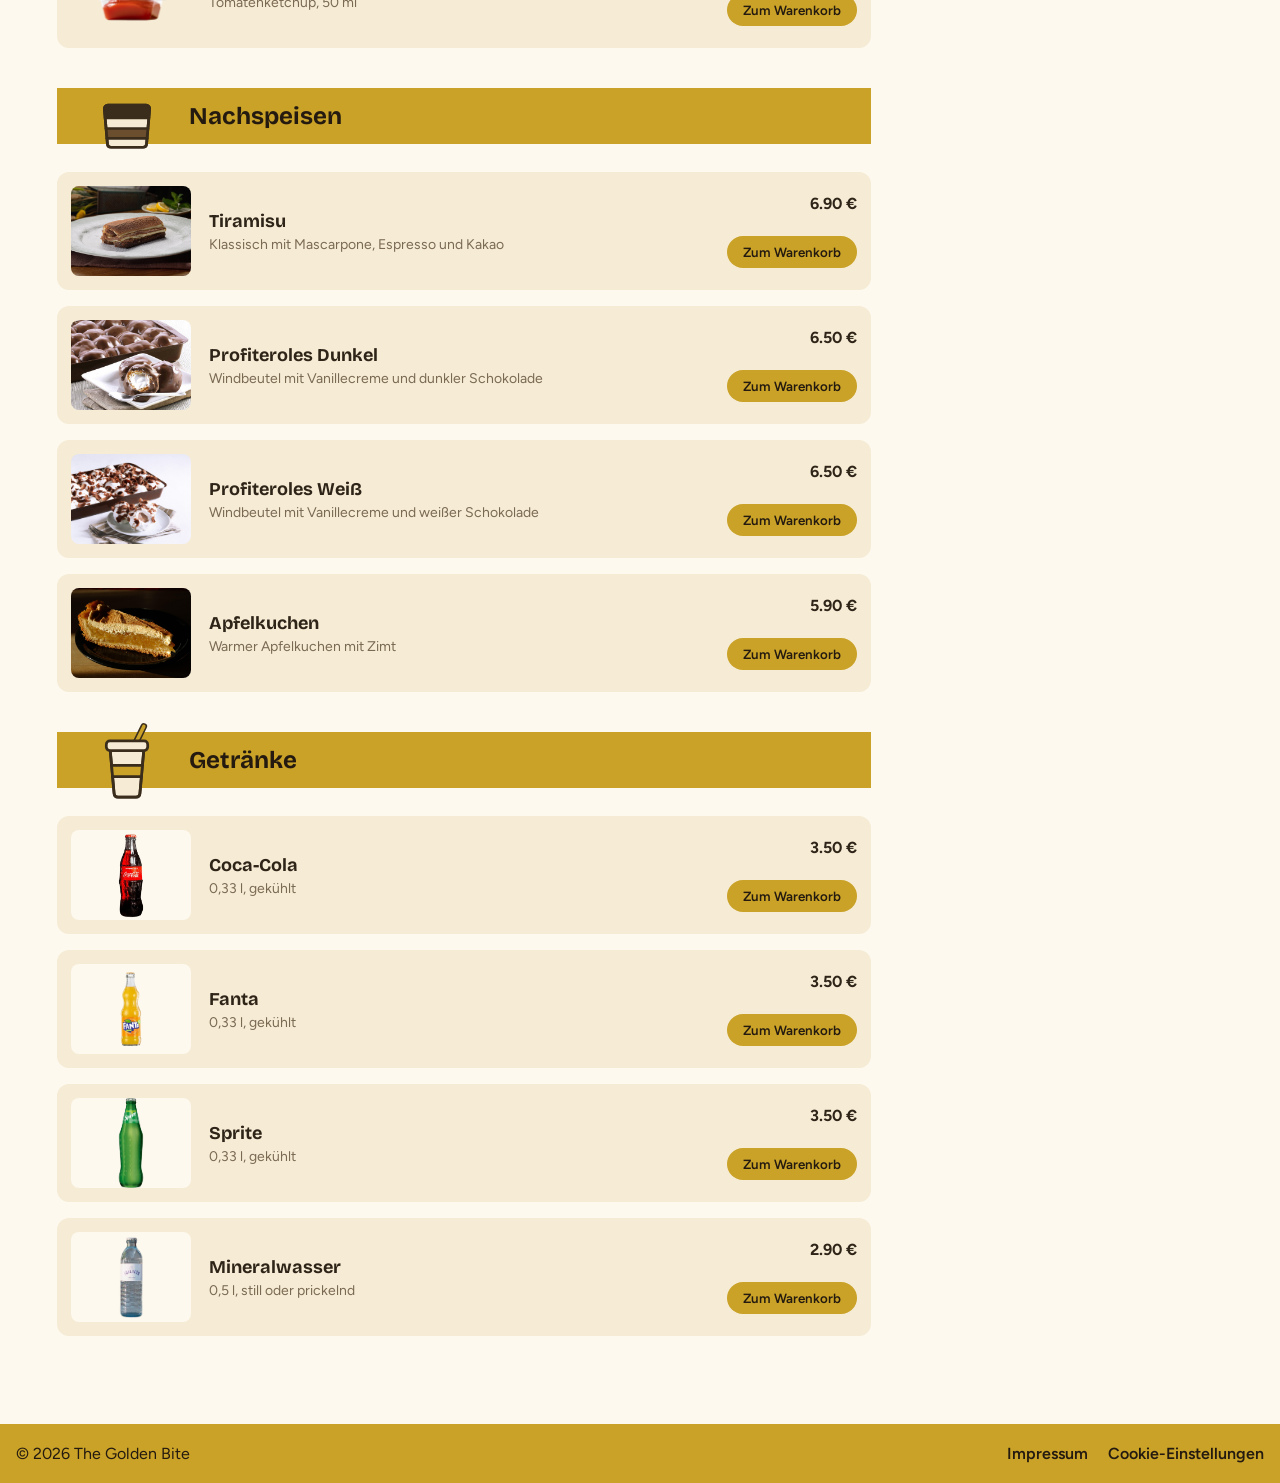
==== commit f19e9245: "Render basket contents, add quantity controls and calculate basket summary" ====
--- a/index.html
+++ b/index.html
@@ -75,9 +75,9 @@
           </div>
           <ul class="basket-list" id="basket-list"></ul>
           <div class="basket-summary">
-            <p>Zwischensumme <span id="subtotal">36,70 €</span></p>
+            <p>Zwischensumme <span id="subtotal">0,00 €</span></p>
             <p>Lieferkosten <span id="delivery-fee">4,99 €</span></p>
-            <p>Gesamt <span id="total">41,69 €</span></p>
+            <p>Gesamt <span id="total">0,00 €</span></p>
           </div>
           <button class="buy-btn">Jetzt bestellen</button>
         </aside>
@@ -87,9 +87,9 @@
     <div class="mobile-basket-bar">
       <button class="mobile-basket-btn" id="mobile-basket-btn">
         <img src="./assets/icons/cart.svg" alt="" />
-        <span class="basket-count" id="basket-count">3</span>
+        <span class="basket-count" id="basket-count">0</span>
         Warenkorb ansehen
-        <span id="mobile-basket-total">41,69 €</span>
+        <span id="mobile-basket-total">0,00 €</span>
       </button>
     </div>
 
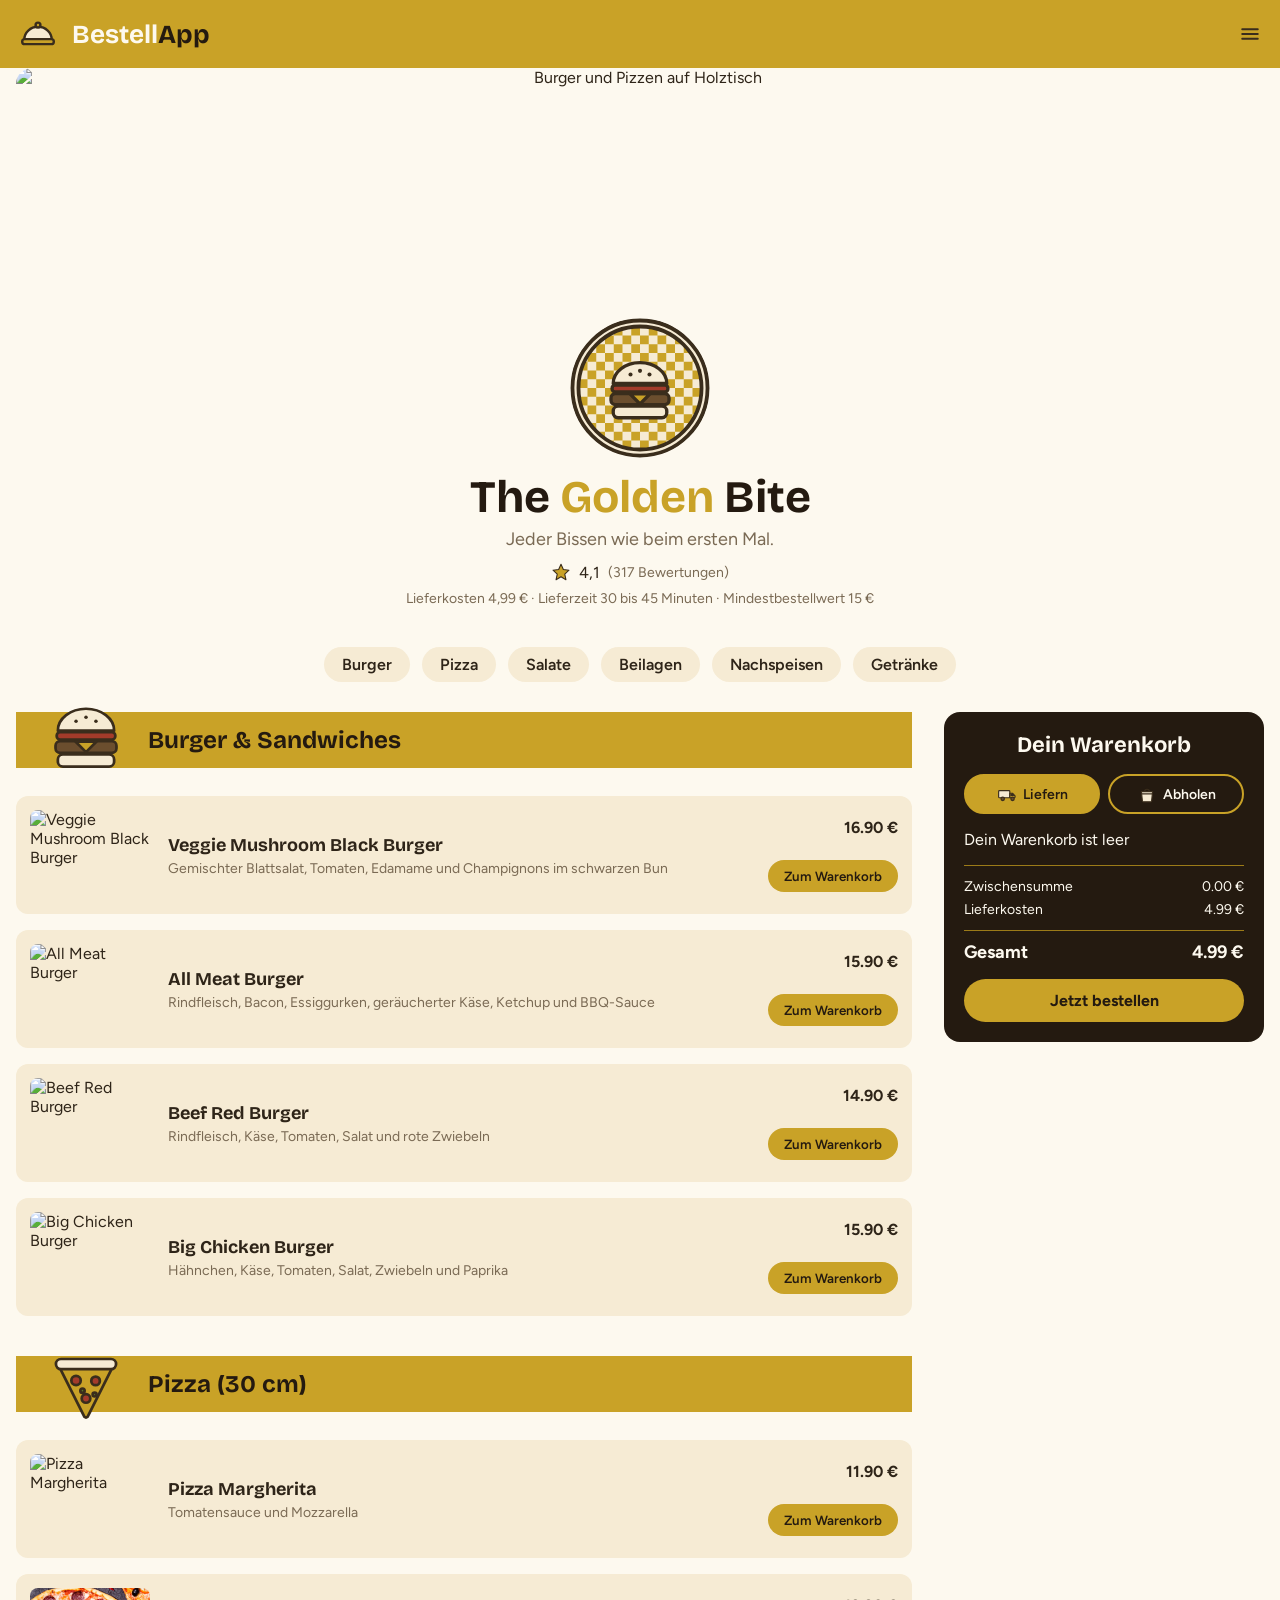
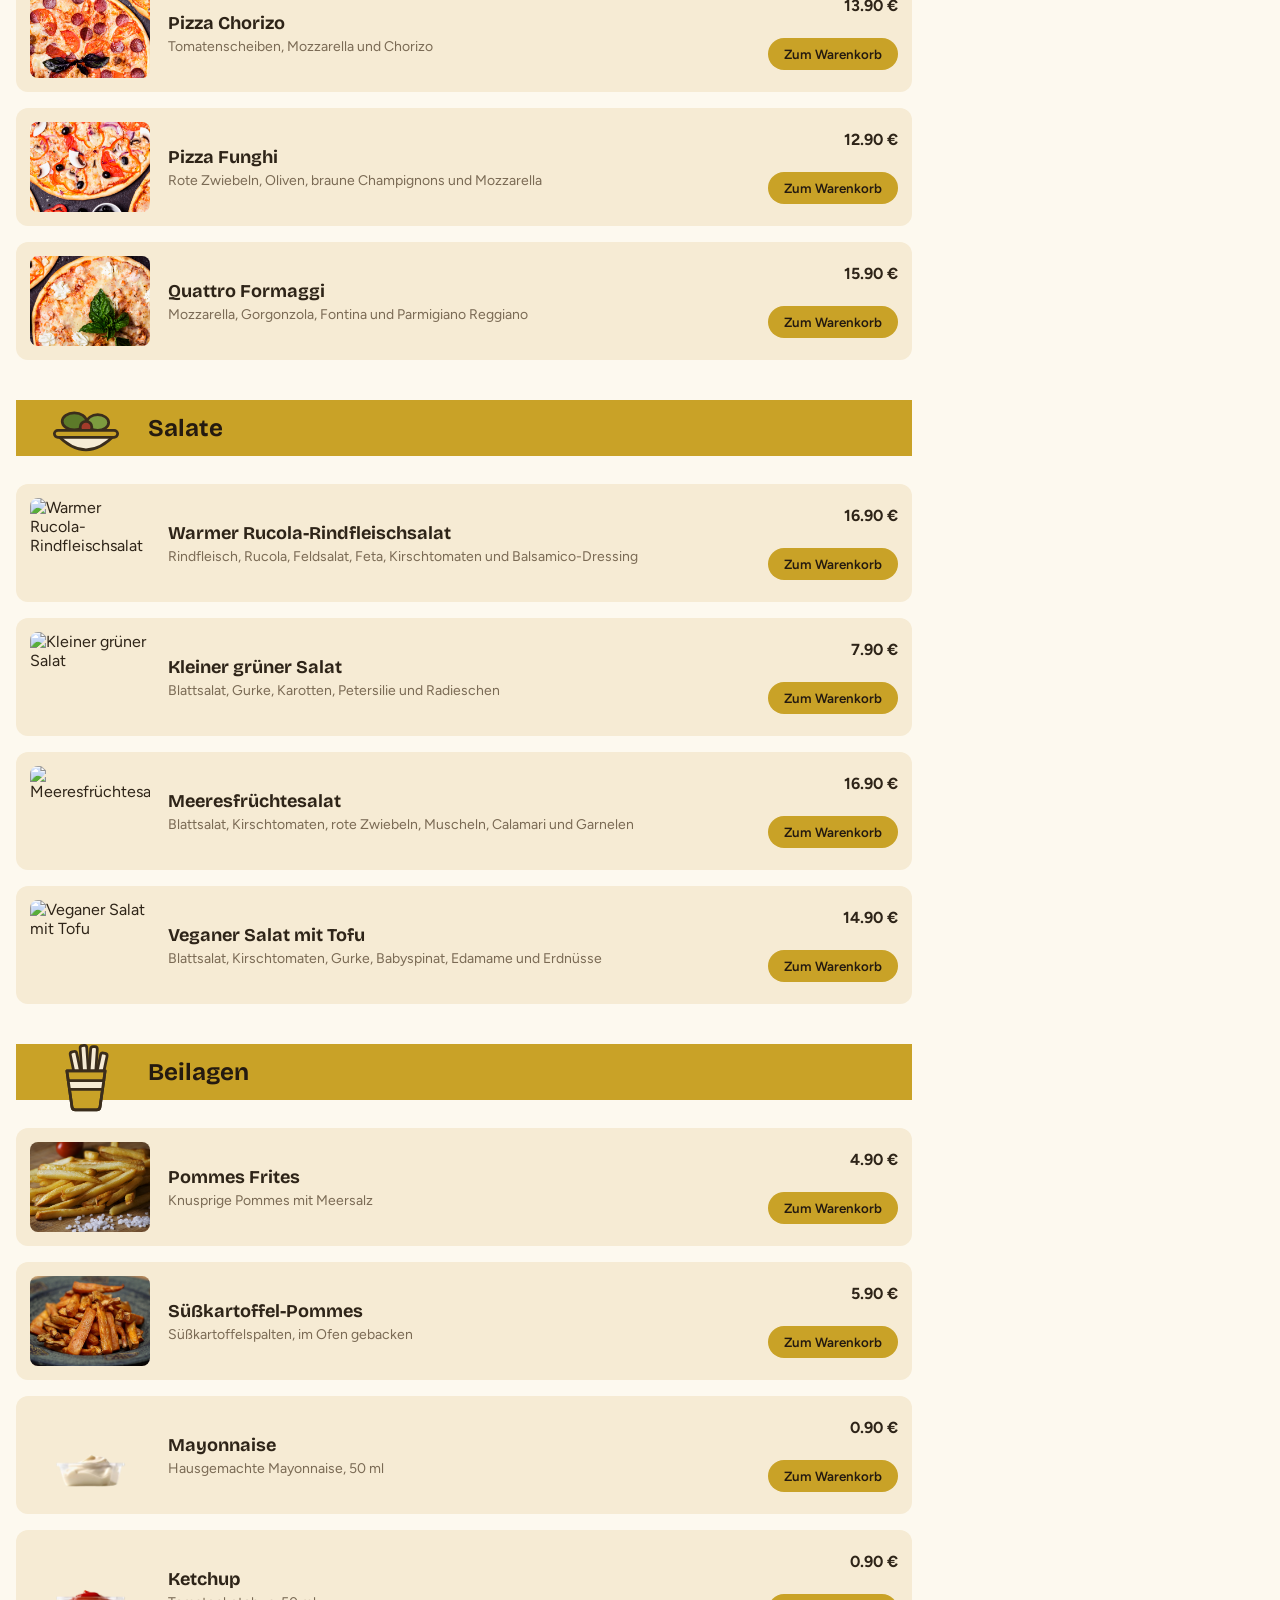
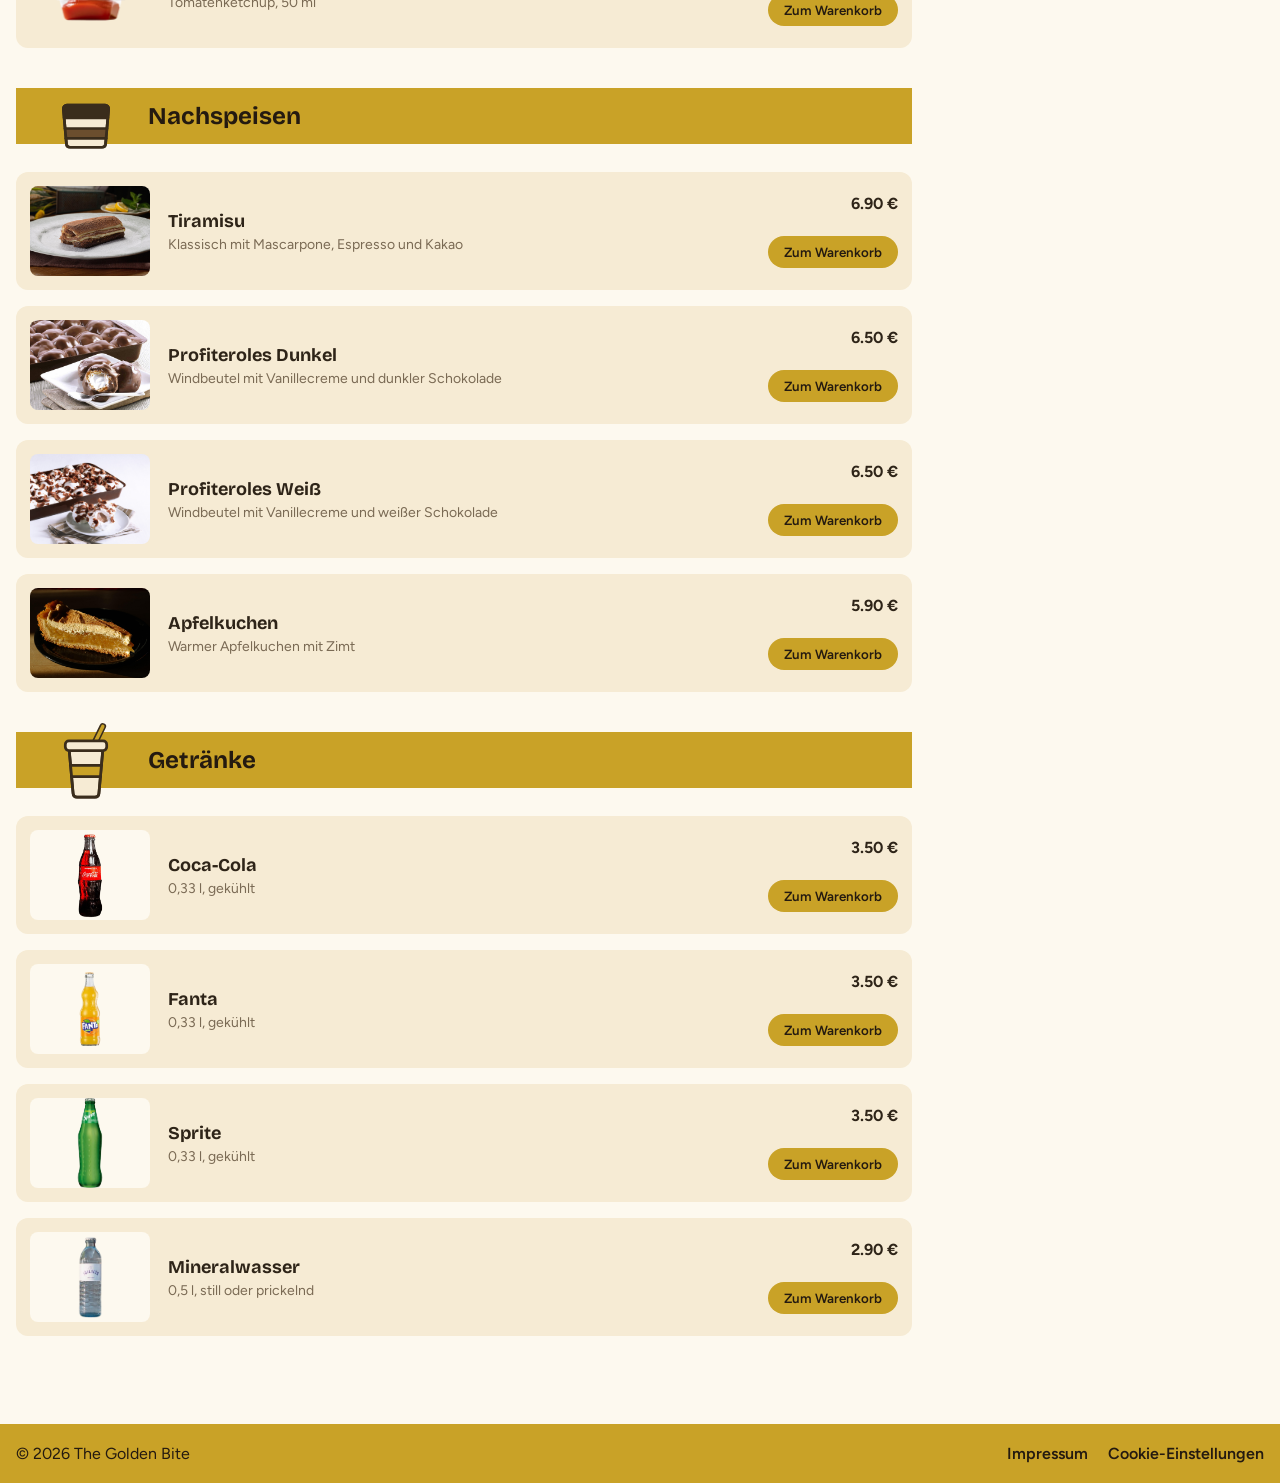
==== commit fe17be0f: "Add README.md, pickup/delivery toggle, order confirmation and localStorage persistence, fix content-" ====
--- a/index.html
+++ b/index.html
@@ -54,21 +54,24 @@
       <div class="content-wrapper">
         <section class="menu" id="menu"></section>
         <aside class="basket-wrapper" id="basket-wrapper">
-          <button class="basket-close">
+          <button class="basket-close" onclick="toggleBasket()">
             <img
               src="./assets/icons/close.svg"
               alt="Schließen"
               class="basket-close"
             />
           </button>
-          <!--Warenkorb-->
           <h2>Dein Warenkorb</h2>
           <div class="delivery-toggle">
-            <button class="toggle-btn active" id="delivery-btn">
+            <button
+              class="toggle-btn active"
+              id="delivery-btn"
+              onclick="selectDelivery()"
+            >
               <img src="./assets/icons/delivery.svg" alt="" />
               Liefern
             </button>
-            <button class="toggle-btn" id="pickup-btn">
+            <button class="toggle-btn" id="pickup-btn" onclick="selectPickup()">
               <img src="./assets/icons/pickup.svg" alt="" />
               Abholen
             </button>
@@ -79,22 +82,28 @@
             <p>Lieferkosten <span id="delivery-fee">4,99 €</span></p>
             <p>Gesamt <span id="total">0,00 €</span></p>
           </div>
-          <button class="buy-btn">Jetzt bestellen</button>
+          <button class="buy-btn" onclick="placeOrder()">
+            Jetzt bestellen
+          </button>
         </aside>
       </div>
     </main>
 
     <div class="mobile-basket-bar">
-      <button class="mobile-basket-btn" id="mobile-basket-btn">
+      <button
+        class="mobile-basket-btn"
+        id="mobile-basket-btn"
+        onclick="toggleBasket()"
+      >
         <img src="./assets/icons/cart.svg" alt="" />
         <span class="basket-count" id="basket-count">0</span>
-        Warenkorb ansehen
+        <span class="mobile-basket-label">Warenkorb ansehen</span>
         <span id="mobile-basket-total">0,00 €</span>
       </button>
     </div>
 
     <div class="confirmation" id="confirmation">
-      <button class="confirmation-close">
+      <button class="confirmation-close" onclick="closeConfirmation()">
         <img src="./assets/icons/close.svg" alt="Schließen" />
       </button>
       <img src="./assets/icons/delivery.svg" alt="" class="confirmation-icon" />
--- a/style.css
+++ b/style.css
@@ -22,6 +22,7 @@
 }
 
 .container {
+  width: 100%;
   max-width: 1440px;
   margin: 0 auto;
   padding: 0 16px;
@@ -269,6 +270,16 @@
   border: none;
   padding: 0;
   cursor: pointer;
+}
+
+.basket-close {
+  width: 20px;
+  height: 20px;
+}
+
+.basket-close img {
+  width: 20px;
+  height: 20px;
 }
 
 .basket-list,
@@ -331,6 +342,10 @@
   height: 18px;
 }
 
+.confirmation.visible {
+  display: block;
+}
+
 .confirmation-icon {
   width: 72px;
   height: 72px;
@@ -450,7 +465,7 @@
     display: block;
   }
 
-  .basket-close {
+  .basket-wrapper.open .basket-close {
     display: block;
     position: absolute;
     top: 16px;
@@ -532,4 +547,8 @@
   .category-bar h2 {
     font-size: 16px;
   }
-}
+
+  .mobile-basket-label {
+    display: none;
+  }
+}
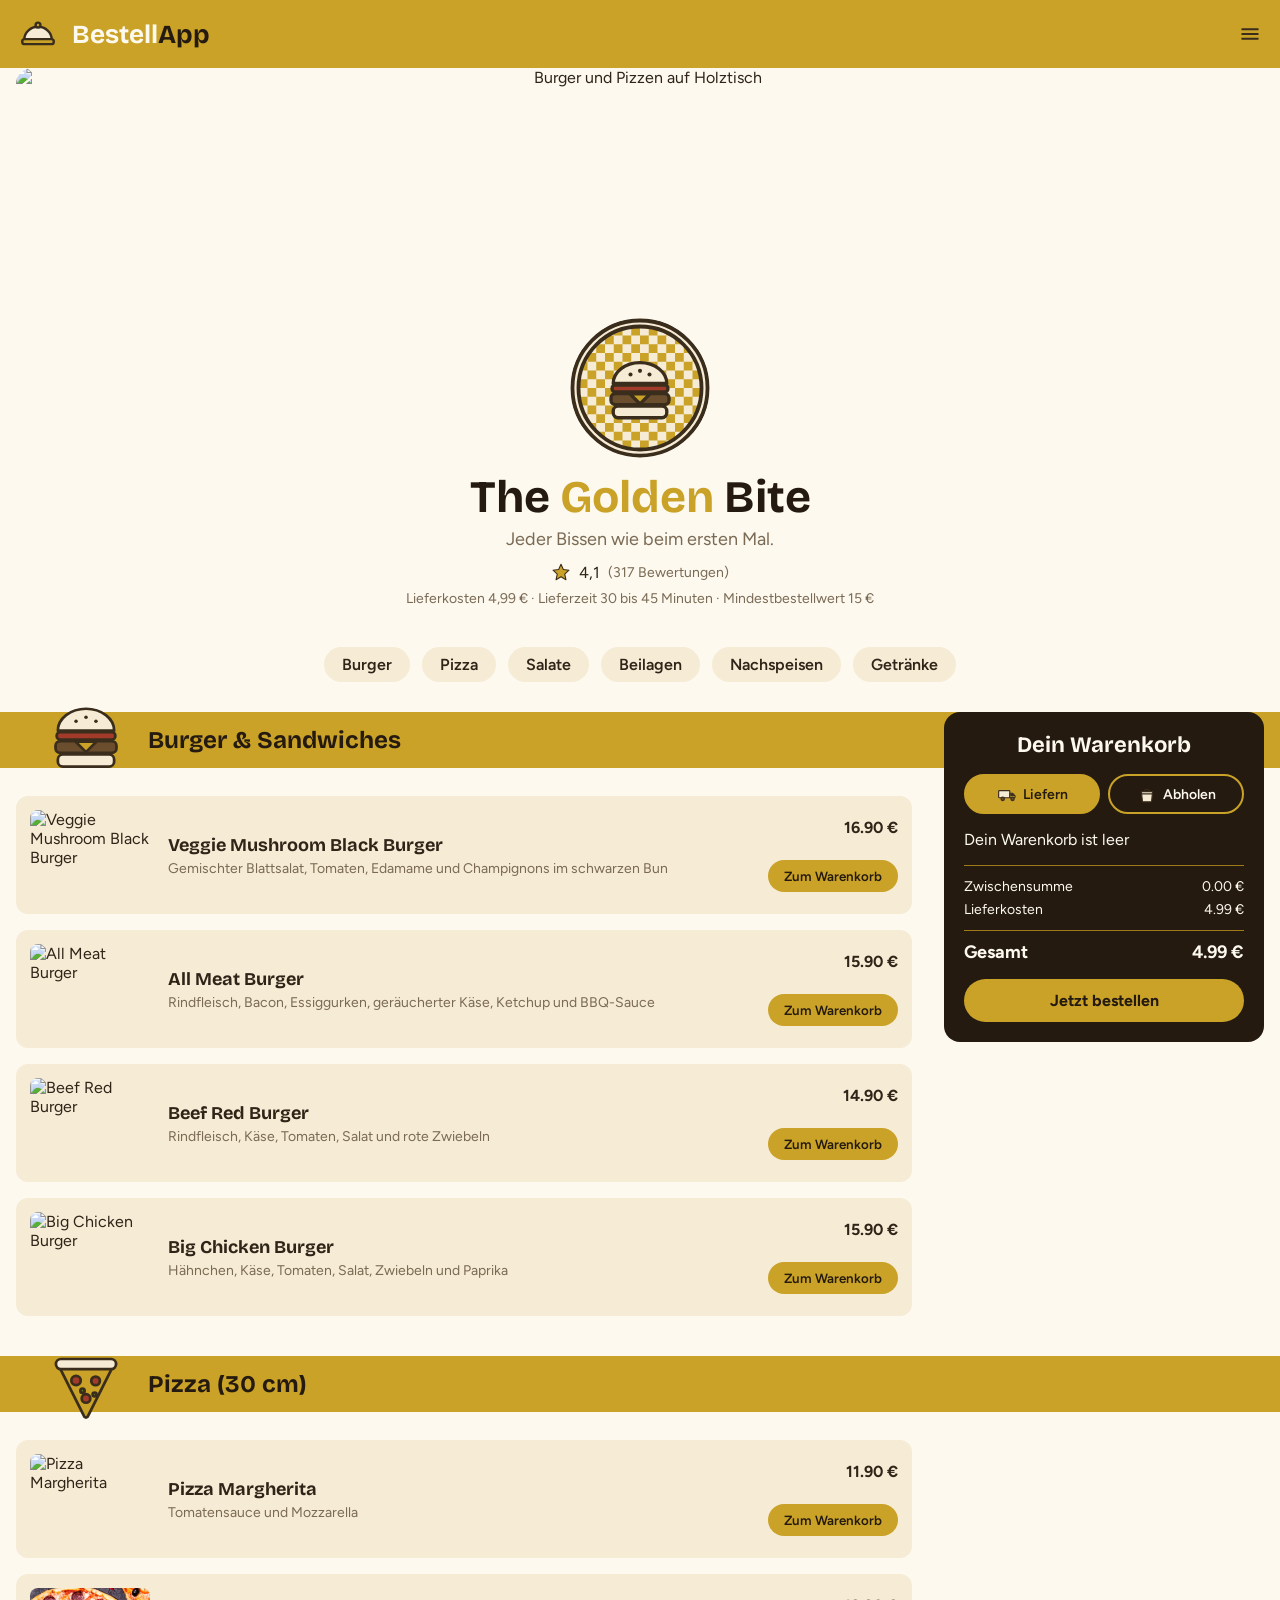
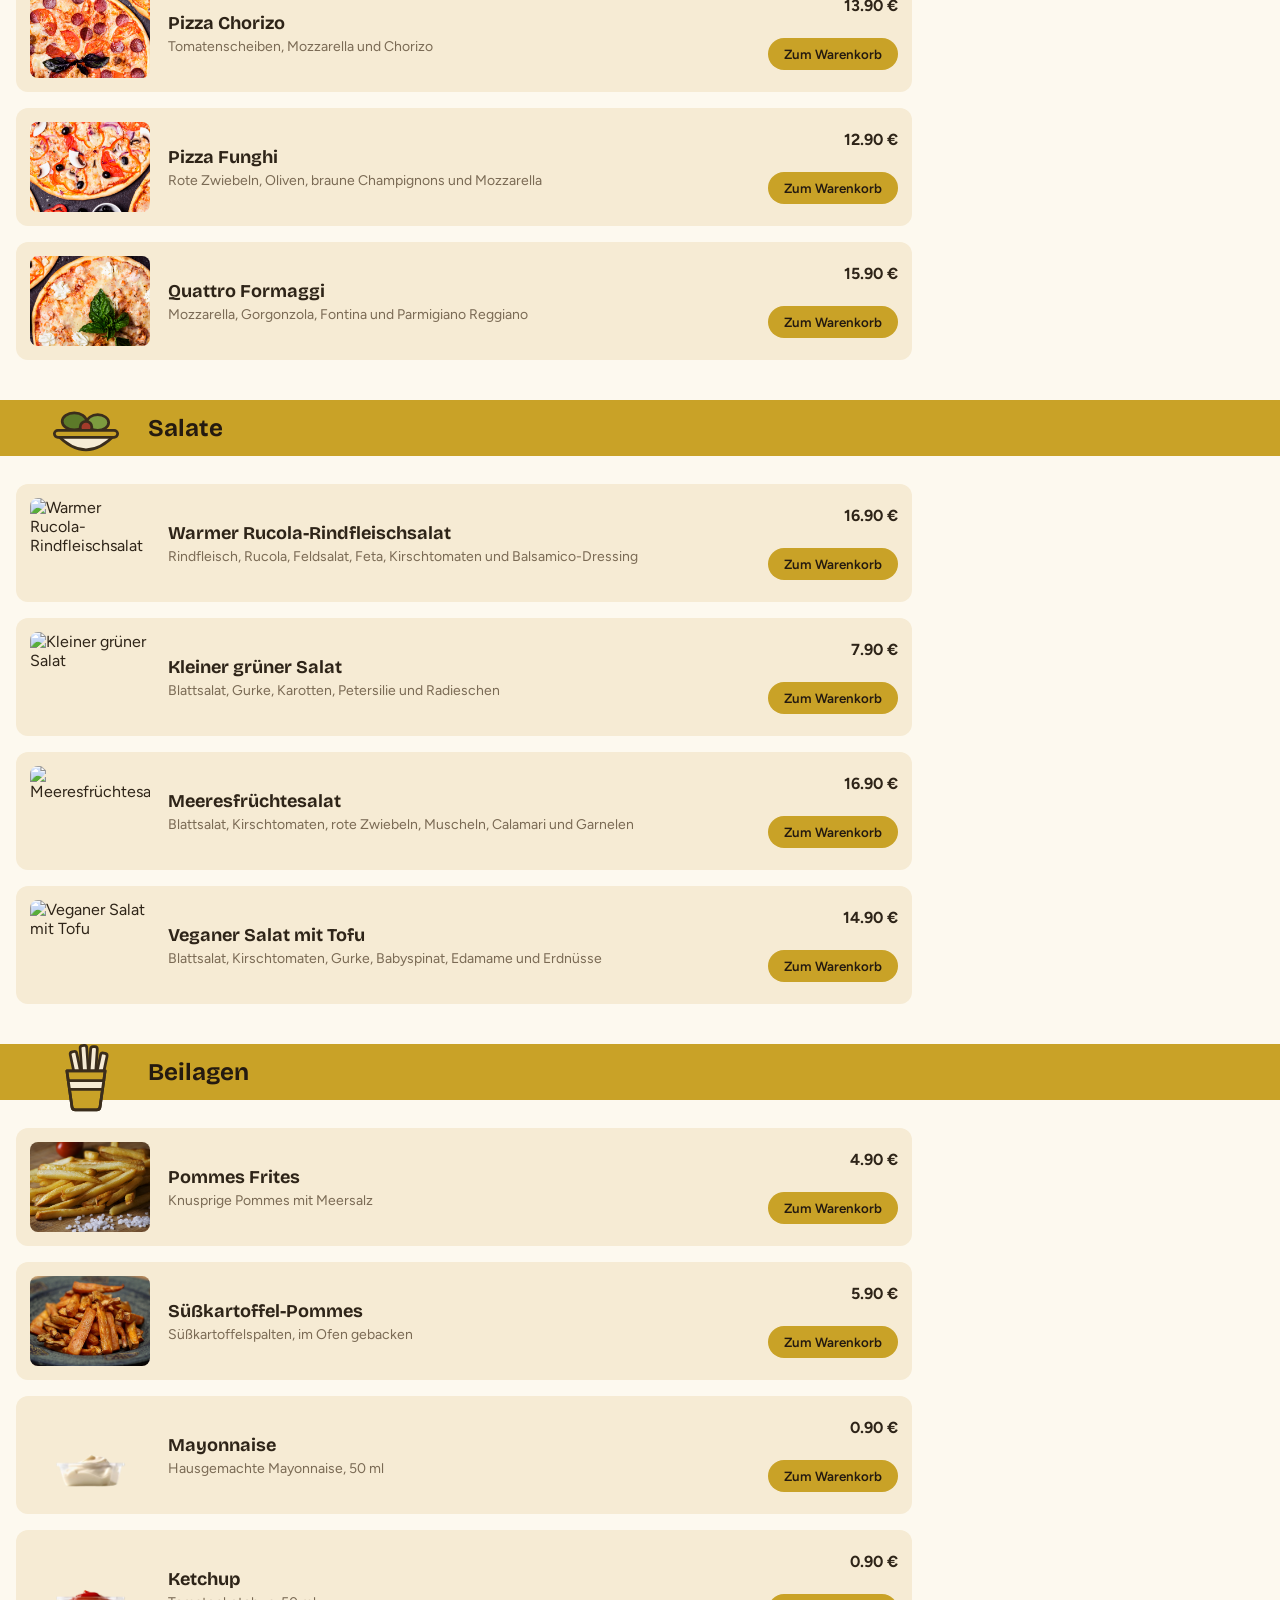
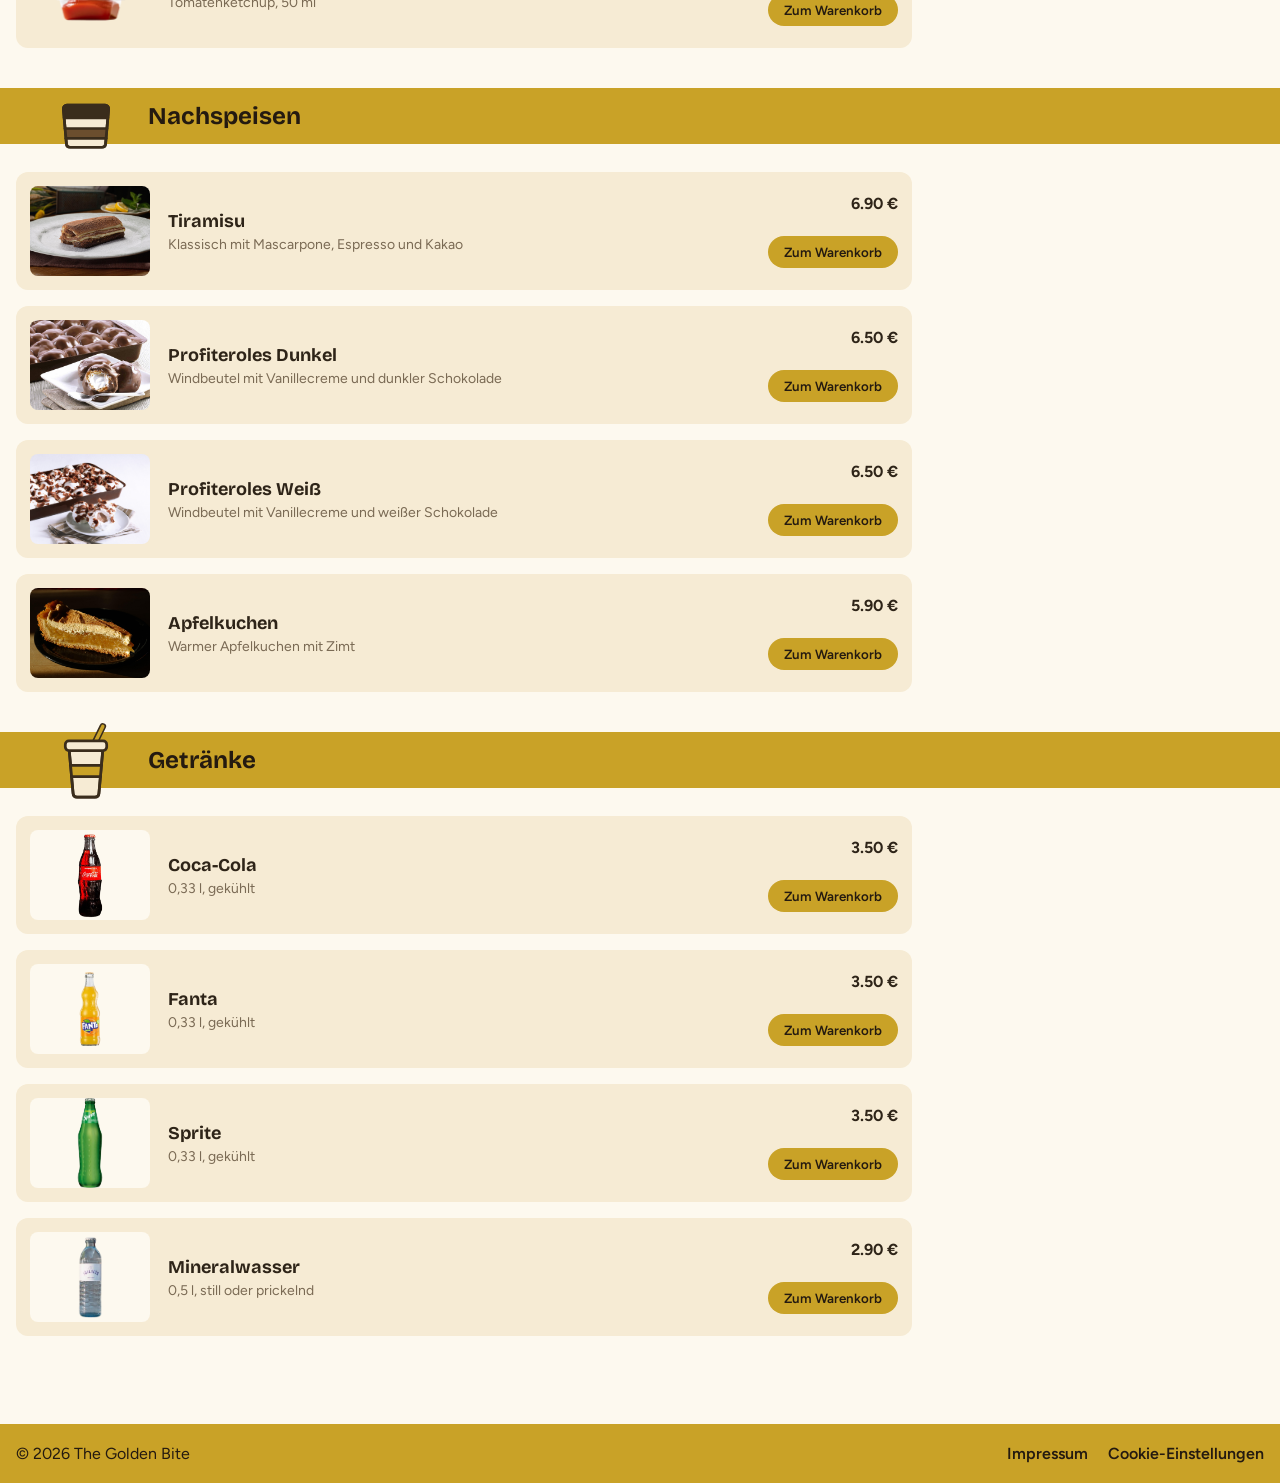
==== commit da9f4000: "merge selecteDelivery/selectPickup into one setDeliveryMethod function using .toggle, update onclick" ====
--- a/index.html
+++ b/index.html
@@ -66,12 +66,16 @@
             <button
               class="toggle-btn active"
               id="delivery-btn"
-              onclick="selectDelivery()"
+              onclick="setDeliveryMethod(false)"
             >
               <img src="./assets/icons/delivery.svg" alt="" />
               Liefern
             </button>
-            <button class="toggle-btn" id="pickup-btn" onclick="selectPickup()">
+            <button
+              class="toggle-btn"
+              id="pickup-btn"
+              onclick="setDeliveryMethod(true)"
+            >
               <img src="./assets/icons/pickup.svg" alt="" />
               Abholen
             </button>
--- a/style.css
+++ b/style.css
@@ -1,7 +1,6 @@
 html {
   scrollbar-width: thin;
   scrollbar-color: var(--color-primary) var(--color-dark);
-  overflow-x: clip;
 }
 
 html::-webkit-scrollbar {
@@ -168,12 +167,24 @@
   align-items: center;
   gap: 12px;
   height: 56px;
-  background-color: var(--color-primary);
   color: var(--color-dark);
   padding: 0 20px;
   margin-bottom: 28px;
 }
 
+.category-bar::before {
+  content: "";
+  position: absolute;
+  top: 0;
+  bottom: 0;
+  left: 0;
+  right: 0;
+  margin-left: var(--bleed-left);
+  margin-right: var(--bleed-right);
+  background-color: var(--color-primary);
+  z-index: -1;
+  will-change: margin-left, margin-right;
+}
 .category-bar img {
   width: 100px;
   height: 100px;
@@ -373,6 +384,10 @@
   display: none;
 }
 
+.no-scroll {
+  overflow-y: hidden;
+}
+
 .mobile-basket-btn {
   width: 100%;
   display: flex;
@@ -497,6 +512,10 @@
     height: 160px;
   }
 
+  .dish-description {
+    font-size: 16px;
+  }
+
   .dish-info {
     grid-column: 1 / 3;
     grid-row: 2;
@@ -511,6 +530,7 @@
   .add-btn {
     grid-column: 2;
     grid-row: 3;
+    font-size: 16px;
   }
 
   .hero-img {
